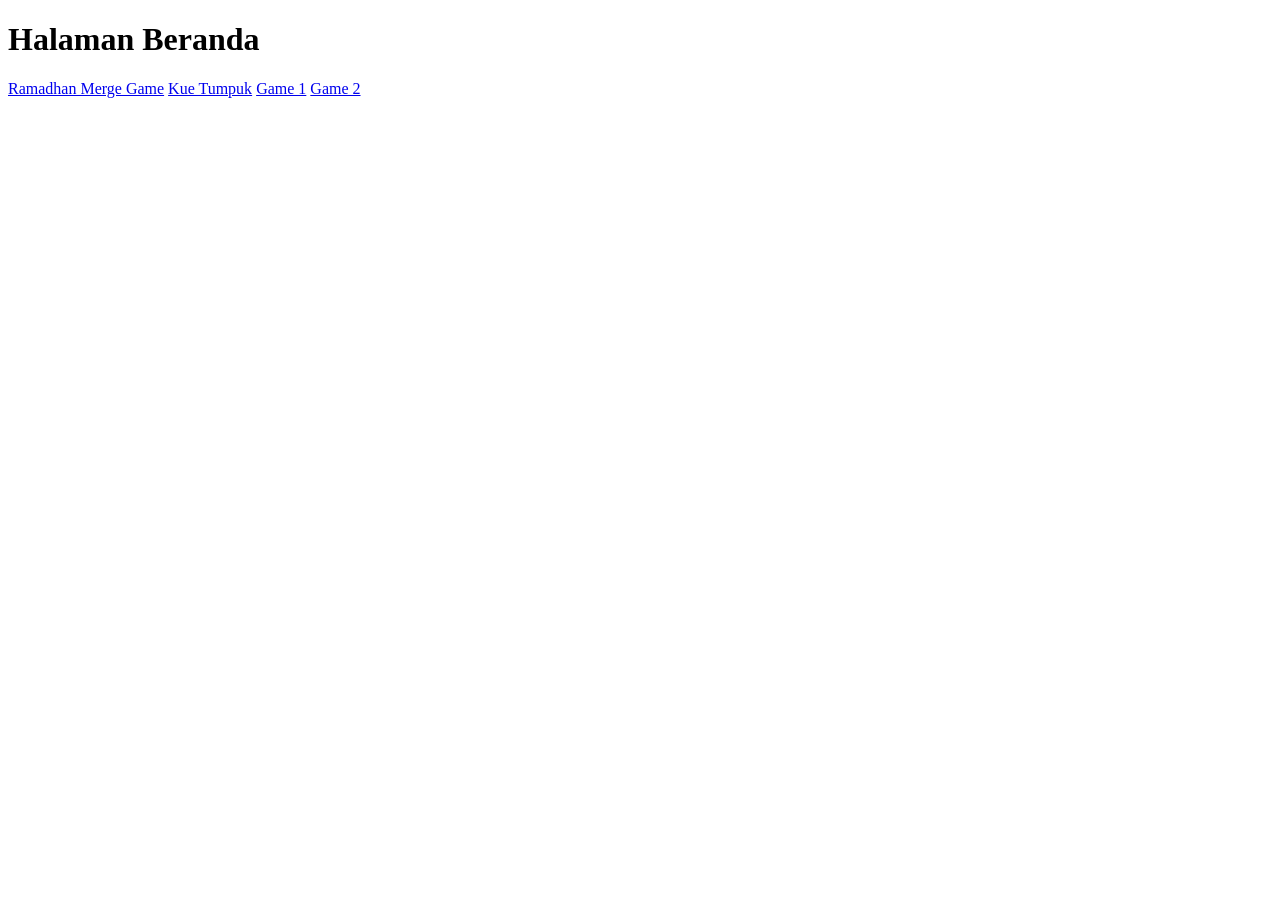
==== index.html @ d3bde586 "feat: add game kue tumpuk" ====
<!DOCTYPE html>
<html lang="en">
<head>
    <meta charset="UTF-8">
    <meta name="viewport" content="width=device-width, initial-scale=1.0">
    <title>Beranda</title>
</head>
<body>
    <h1>Halaman Beranda</h1>
    <a href="Ramadan Merge Game.html">Ramadhan Merge Game</a>
    <a href="Kue Tumpuk!.html">Kue Tumpuk</a>
    <a href="game1.html">Game 1</a>
    <a href="/game2">Game 2</a>
</body>
</html>
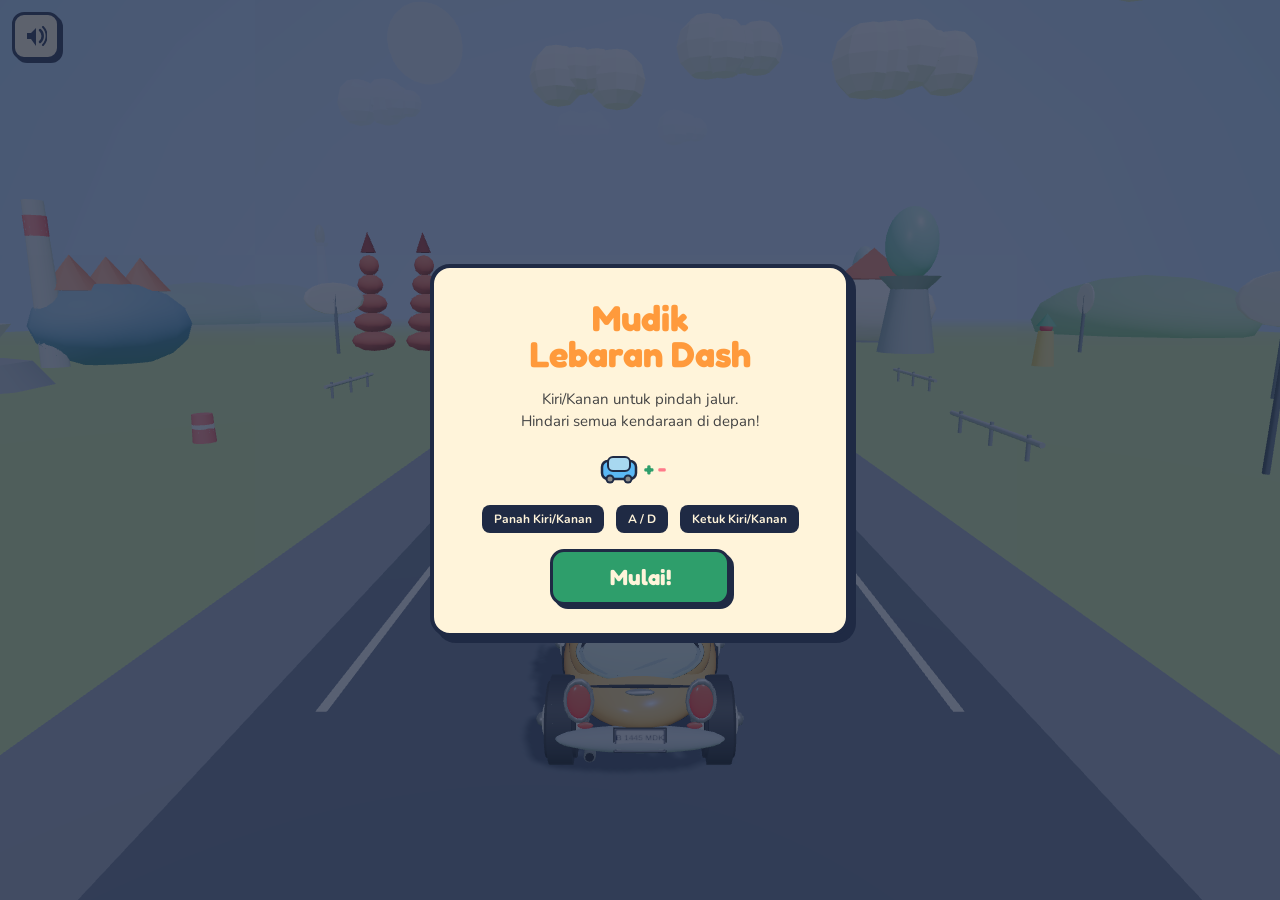
==== commit a4781111: "Merge pull request #1 from agilarrachman/dev_agil Dev agil" ====
--- a/index.html
+++ b/index.html
@@ -1,15 +1,166 @@
 <!DOCTYPE html>
-<html lang="en">
+<html lang="id">
 <head>
-    <meta charset="UTF-8">
-    <meta name="viewport" content="width=device-width, initial-scale=1.0">
-    <title>Beranda</title>
+  <meta charset="UTF-8">
+  <meta name="viewport" content="width=device-width, initial-scale=1.0, viewport-fit=cover, maximum-scale=1.0, user-scalable=no">
+  <meta name="theme-color" content="#1F2A44">
+  <title>Mudik Lebaran Dash</title>
+  <link rel="stylesheet" href="css/style.css">
 </head>
 <body>
-    <h1>Halaman Beranda</h1>
-    <a href="Ramadan Merge Game.html">Ramadhan Merge Game</a>
-    <a href="Kue Tumpuk!.html">Kue Tumpuk</a>
-    <a href="game1.html">Game 1</a>
-    <a href="/game2">Game 2</a>
+
+<canvas id="game-canvas"></canvas>
+
+<!-- Lapisan UI -->
+<div id="ui-layer">
+
+  <!-- HUD skor (saat bermain) -->
+  <div id="hud" class="hidden">
+    <div class="hud-block" id="hud-speed">
+      <span class="hud-label">Kecepatan</span>
+      <span class="hud-value">0<span class="hud-unit"> km/j</span></span>
+    </div>
+
+    <!-- Chip Kota Permanen -->
+    <div class="hud-block" id="hud-city">
+      <div class="hud-city-top">
+        <svg class="city-pin-icon" width="13" height="13" viewBox="0 0 24 24" fill="none" aria-hidden="true">
+          <path d="M12 2C8.13 2 5 5.13 5 9c0 5.25 7 13 7 13s7-7.75 7-13c0-3.87-3.13-7-7-7z" fill="#2E9E6B" stroke="#1F2A44" stroke-width="2.5"/>
+          <circle cx="12" cy="9" r="2.5" fill="#FFF4DA" stroke="#1F2A44" stroke-width="1.5"/>
+        </svg>
+        <span class="hud-city-title" id="hud-city-title">Jakarta</span>
+      </div>
+      <div class="hud-city-bar-track">
+        <div class="hud-city-bar-fill" id="hud-city-bar-fill" style="transform: scaleX(0);"></div>
+      </div>
+      <span class="hud-city-next" id="hud-city-next">5,0 km ke Cikampek</span>
+    </div>
+
+    <div class="hud-block" id="hud-dist">
+      <span class="hud-label">Jarak</span>
+      <span class="hud-value">0<span class="hud-unit"> km</span></span>
+    </div>
+    <div class="hud-block" id="hud-best">
+      <span class="hud-label">Rekor</span>
+      <span class="hud-value">0<span class="hud-unit"> km</span></span>
+    </div>
+  </div>
+
+  <!-- Tombol jeda -->
+  <button id="btn-pause" class="hidden" aria-label="Jeda">
+    <svg width="20" height="20" viewBox="0 0 20 20" fill="none" aria-hidden="true">
+      <rect x="4" y="3" width="4" height="14" rx="2" fill="#1F2A44"/>
+      <rect x="12" y="3" width="4" height="14" rx="2" fill="#1F2A44"/>
+    </svg>
+  </button>
+
+  <!-- Tombol suara -->
+  <button id="btn-sound" aria-label="Suara">
+    <svg id="icon-sound-on" width="22" height="20" viewBox="0 0 22 20" fill="none" aria-hidden="true">
+      <path d="M2 7h4l5-5v18L6 13H2V7z" fill="#1F2A44"/>
+      <path d="M15 4a8 8 0 010 12" stroke="#1F2A44" stroke-width="2.5" stroke-linecap="round" fill="none"/>
+      <path d="M18 1a13 13 0 010 18" stroke="#1F2A44" stroke-width="2" stroke-linecap="round" fill="none"/>
+    </svg>
+    <svg id="icon-sound-off" width="22" height="20" viewBox="0 0 22 20" fill="none" aria-hidden="true" class="hidden">
+      <path d="M2 7h4l5-5v18L6 13H2V7z" fill="#1F2A44"/>
+      <line x1="15" y1="5" x2="21" y2="15" stroke="#1F2A44" stroke-width="2.5" stroke-linecap="round"/>
+      <line x1="21" y1="5" x2="15" y2="15" stroke="#1F2A44" stroke-width="2.5" stroke-linecap="round"/>
+    </svg>
+  </button>
+
+  <!-- Popup Pergantian Kota -->
+  <div id="city-popup" class="city-popup-hidden" aria-live="polite">
+    <div class="city-popup-card">
+      <div class="city-popup-badge">
+        <svg width="13" height="13" viewBox="0 0 24 24" fill="none" aria-hidden="true">
+          <path d="M12 2C8.13 2 5 5.13 5 9c0 5.25 7 13 7 13s7-7.75 7-13c0-3.87-3.13-7-7-7z" fill="#FF9A3C" stroke="#1F2A44" stroke-width="2.5"/>
+          <circle cx="12" cy="9" r="2.5" fill="#FFF4DA" stroke="#1F2A44" stroke-width="1.5"/>
+        </svg>
+        <span>CHECKPOINT KOTA</span>
+      </div>
+      <div class="city-popup-title" id="city-popup-title">Jakarta</div>
+      <div class="city-popup-desc" id="city-popup-desc">Titik awal perjalanan</div>
+    </div>
+  </div>
+
+  <!-- Panel Menu -->
+  <div id="panel-menu" class="modal-overlay">
+    <div class="modal-box">
+      <div class="modal-title" style="color:#FF9A3C;">Mudik<br>Lebaran Dash</div>
+      <p class="modal-subtitle">
+        Kiri/Kanan untuk pindah jalur.<br>
+        Hindari semua kendaraan di depan!
+      </p>
+      <div style="display:flex;gap:16px;align-items:center;flex-wrap:wrap;justify-content:center;">
+        <svg width="80" height="40" viewBox="0 0 80 40" fill="none" aria-hidden="true">
+          <rect x="2" y="12" width="34" height="18" rx="6" fill="#5BB8F5" stroke="#1F2A44" stroke-width="2.5"/>
+          <rect x="8" y="8" width="22" height="14" rx="5" fill="#a8d8f0" stroke="#1F2A44" stroke-width="2"/>
+          <circle cx="10" cy="30" r="4.5" fill="#1F2A44"/><circle cx="10" cy="30" r="2.5" fill="#888"/>
+          <circle cx="28" cy="30" r="4.5" fill="#1F2A44"/><circle cx="28" cy="30" r="2.5" fill="#888"/>
+          <text x="44" y="26" font-family="Fredoka" font-size="20" fill="#2E9E6B" font-weight="700">+</text>
+          <text x="58" y="26" font-family="Fredoka" font-size="20" fill="#FF7A8A" font-weight="700">-</text>
+        </svg>
+      </div>
+      <div style="display:flex;gap:12px;flex-wrap:wrap;justify-content:center;">
+        <div style="background:#1F2A44;color:#FFF4DA;border-radius:8px;padding:6px 12px;font-size:12px;font-family:Nunito,sans-serif;font-weight:700;">Panah Kiri/Kanan</div>
+        <div style="background:#1F2A44;color:#FFF4DA;border-radius:8px;padding:6px 12px;font-size:12px;font-family:Nunito,sans-serif;font-weight:700;">A / D</div>
+        <div style="background:#1F2A44;color:#FFF4DA;border-radius:8px;padding:6px 12px;font-size:12px;font-family:Nunito,sans-serif;font-weight:700;">Ketuk Kiri/Kanan</div>
+      </div>
+      <button class="btn-primary" id="btn-start">Mulai!</button>
+    </div>
+  </div>
+
+  <!-- Panel Jeda -->
+  <div id="panel-pause" class="modal-overlay hidden">
+    <div class="modal-box">
+      <div class="modal-title">Jeda</div>
+      <button class="btn-primary" id="btn-resume">Lanjut</button>
+      <button class="btn-secondary" id="btn-restart-pause">Mulai Ulang</button>
+    </div>
+  </div>
+
+  <!-- Panel Game Over -->
+  <div id="panel-gameover" class="modal-overlay hidden">
+    <div class="modal-box">
+      <div class="modal-title" style="color:#F0525C;">Game Over</div>
+      <div class="modal-score-row">
+        <div class="score-chip">
+          <span class="label">Jarak</span>
+          <span class="value" id="go-dist">0 km</span>
+        </div>
+        <div class="score-chip">
+          <span class="label">Rekor</span>
+          <span class="value" id="go-best">0 km</span>
+        </div>
+      </div>
+      <div id="go-new-record" class="hidden" style="font-family:Fredoka,sans-serif;font-size:20px;font-weight:700;color:#FF9A3C;">
+        Rekor Baru!
+      </div>
+      <button class="btn-primary" id="btn-restart">Main Lagi!</button>
+    </div>
+  </div>
+
+</div><!-- /ui-layer -->
+
+<!-- Pesan putar layar (mobile landscape) -->
+<div id="rotate-msg">
+  <svg width="64" height="64" viewBox="0 0 64 64" fill="none" aria-hidden="true">
+    <rect x="12" y="4" width="40" height="56" rx="8" stroke="#FFF4DA" stroke-width="4"/>
+    <path d="M44 32 L20 32 M36 24 L44 32 L36 40" stroke="#FF9A3C" stroke-width="3.5" stroke-linecap="round" stroke-linejoin="round"/>
+  </svg>
+  <div>Putar layar ke mode potret<br>untuk bermain.</div>
+</div>
+
+<!-- Scripts — urutan penting -->
+<script src="js/lib/three.min.js"></script>
+<script src="js/config.js"></script>
+<script src="js/car.js"></script>
+<script src="js/world.js"></script>
+<script src="js/audio.js"></script>
+<script src="js/input.js"></script>
+<script src="js/ui.js"></script>
+<script src="js/game.js"></script>
+<script src="js/main.js"></script>
+
 </body>
-</html>+</html>
--- a/css/style.css
+++ b/css/style.css
@@ -0,0 +1,523 @@
+/* style.css — Mudik Lebaran Dash
+   Gaya stiker mainan: blok solid, outline gelap, bayangan offset keras, sudut membulat.
+   Tanpa glassmorphism, tanpa gradient ungu-biru, tanpa emoji.
+*/
+
+/* ---- Font ---- */
+@import url('https://fonts.googleapis.com/css2?family=Fredoka:wght@600;700&family=Nunito:wght@400;600;700&display=swap');
+
+/* ---- Reset ---- */
+*, *::before, *::after {
+  box-sizing: border-box;
+  margin: 0;
+  padding: 0;
+  -webkit-tap-highlight-color: transparent;
+}
+
+html, body {
+  width: 100%;
+  height: 100%;
+  overflow: hidden;
+  background: #1F2A44;
+  font-family: 'Nunito', system-ui, sans-serif;
+  touch-action: none;
+  user-select: none;
+  -webkit-user-select: none;
+}
+
+/* ---- Canvas ---- */
+#game-canvas {
+  display: block;
+  position: fixed;
+  top: 0; left: 0;
+  width: 100%; height: 100%;
+}
+
+/* ---- Lapisan UI ---- */
+#ui-layer {
+  position: fixed;
+  top: 0; left: 0;
+  width: 100%; height: 100%;
+  pointer-events: none;
+  z-index: 10;
+}
+
+/* ---- HUD ---- */
+#hud {
+  position: absolute;
+  top: 0; left: 50%;
+  transform: translateX(-50%);
+  width: 100%;
+  max-width: 580px;
+  padding: 12px 64px 0 64px;
+  display: flex;
+  justify-content: center;
+  align-items: flex-start;
+  gap: 8px;
+  pointer-events: none;
+}
+
+.hud-block {
+  background: #FFF4DA;
+  border: 3px solid #1F2A44;
+  border-radius: 12px;
+  box-shadow: 3px 3px 0 #1F2A44;
+  padding: 6px 14px 4px;
+  min-width: 75px;
+  text-align: center;
+  pointer-events: none;
+}
+
+.hud-label {
+  font-family: 'Nunito', sans-serif;
+  font-size: 11px;
+  font-weight: 700;
+  color: #1F2A44;
+  letter-spacing: 0.5px;
+  text-transform: uppercase;
+  line-height: 1;
+  display: block;
+}
+
+.hud-value {
+  font-family: 'Fredoka', sans-serif;
+  font-size: 26px;
+  font-weight: 700;
+  color: #1F2A44;
+  line-height: 1.1;
+  display: inline-flex;
+  align-items: baseline;
+  white-space: nowrap;
+}
+
+.hud-unit {
+  font-size: 11px;
+  font-weight: 600;
+  color: #666;
+}
+
+#hud-speed .hud-value { color: #FF9A3C; }
+#hud-dist .hud-value  { color: #2E9E6B; }
+#hud-best .hud-value  { color: #A98BF0; }
+
+/* ---- Chip Kota Permanen di HUD ---- */
+#hud-city {
+  min-width: 130px;
+  max-width: 175px;
+  padding: 5px 10px 4px;
+}
+
+.hud-city-top {
+  display: flex;
+  align-items: center;
+  justify-content: center;
+  gap: 4px;
+  line-height: 1;
+}
+
+.city-pin-icon {
+  flex-shrink: 0;
+}
+
+.hud-city-title {
+  font-family: 'Fredoka', sans-serif;
+  font-size: 17px;
+  font-weight: 700;
+  color: #1F2A44;
+  white-space: nowrap;
+  overflow: hidden;
+  text-overflow: ellipsis;
+  transition: transform 0.2s ease, opacity 0.2s ease;
+}
+
+.hud-city-bar-track {
+  width: 100%;
+  height: 8px;
+  background: #E8DEC8;
+  border: 1.5px solid #1F2A44;
+  border-radius: 4px;
+  margin: 3px 0 2px;
+  overflow: hidden;
+}
+
+.hud-city-bar-fill {
+  height: 100%;
+  background: linear-gradient(90deg, #2E9E6B, #4EBF8A);
+  border: 1.5px solid #1A6B44;
+  border-radius: 2px;
+  transform-origin: left center;
+  transition: transform 0.1s linear;
+}
+
+.hud-city-next {
+  font-family: 'Nunito', sans-serif;
+  font-size: 10px;
+  font-weight: 700;
+  color: #555555;
+  white-space: nowrap;
+  display: block;
+  line-height: 1.1;
+}
+
+/* ---- Tombol jeda (pojok kanan atas) ---- */
+#btn-pause {
+  position: absolute;
+  top: 12px; right: 12px;
+  width: 48px; height: 48px;
+  background: #FFF4DA;
+  border: 3px solid #1F2A44;
+  border-radius: 12px;
+  box-shadow: 3px 3px 0 #1F2A44;
+  display: flex; align-items: center; justify-content: center;
+  cursor: pointer;
+  pointer-events: all;
+  transition: transform 0.08s ease, box-shadow 0.08s ease;
+}
+
+#btn-pause:active {
+  transform: translate(2px, 2px);
+  box-shadow: 1px 1px 0 #1F2A44;
+}
+
+/* ---- Tombol suara (pojok kiri atas) ---- */
+#btn-sound {
+  position: absolute;
+  top: 12px; left: 12px;
+  width: 48px; height: 48px;
+  background: #FFF4DA;
+  border: 3px solid #1F2A44;
+  border-radius: 12px;
+  box-shadow: 3px 3px 0 #1F2A44;
+  display: flex; align-items: center; justify-content: center;
+  cursor: pointer;
+  pointer-events: all;
+  transition: transform 0.08s ease, box-shadow 0.08s ease;
+}
+
+#btn-sound:active {
+  transform: translate(2px, 2px);
+  box-shadow: 1px 1px 0 #1F2A44;
+}
+
+/* ---- Panel modal (menu, jeda, game over) ---- */
+.modal-overlay {
+  position: absolute;
+  inset: 0;
+  background: rgba(31, 42, 68, 0.72);
+  display: flex;
+  align-items: center;
+  justify-content: center;
+  pointer-events: all;
+}
+
+.modal-box {
+  background: #FFF4DA;
+  border: 4px solid #1F2A44;
+  border-radius: 20px;
+  box-shadow: 6px 6px 0 #1F2A44;
+  padding: 32px 28px 28px;
+  max-width: 420px;
+  width: calc(100% - 48px);
+  text-align: center;
+  display: flex;
+  flex-direction: column;
+  align-items: center;
+  gap: 16px;
+  animation: modal-pop 0.3s cubic-bezier(0.34, 1.56, 0.64, 1) both;
+}
+
+@keyframes modal-pop {
+  from { transform: scale(0.6); opacity: 0; }
+  to   { transform: scale(1);   opacity: 1; }
+}
+
+.modal-title {
+  font-family: 'Fredoka', sans-serif;
+  font-size: 36px;
+  font-weight: 700;
+  color: #1F2A44;
+  line-height: 1;
+}
+
+.modal-subtitle {
+  font-family: 'Nunito', sans-serif;
+  font-size: 15px;
+  color: #444;
+  line-height: 1.5;
+}
+
+.modal-score-row {
+  display: flex;
+  gap: 16px;
+  justify-content: center;
+  flex-wrap: wrap;
+}
+
+.score-chip {
+  background: #FFF4DA;
+  border: 3px solid #1F2A44;
+  border-radius: 12px;
+  box-shadow: 3px 3px 0 #1F2A44;
+  padding: 8px 18px;
+  min-width: 110px;
+}
+
+.score-chip .label {
+  font-size: 11px;
+  font-weight: 700;
+  color: #666;
+  text-transform: uppercase;
+  letter-spacing: 0.5px;
+  display: block;
+}
+
+.score-chip .value {
+  font-family: 'Fredoka', sans-serif;
+  font-size: 26px;
+  font-weight: 700;
+  color: #1F2A44;
+  display: block;
+}
+
+/* ---- Tombol utama ---- */
+.btn-primary {
+  font-family: 'Fredoka', sans-serif;
+  font-size: 22px;
+  font-weight: 700;
+  color: #FFF4DA;
+  background: #2E9E6B;
+  border: 3px solid #1F2A44;
+  border-radius: 14px;
+  box-shadow: 4px 4px 0 #1F2A44;
+  padding: 12px 36px;
+  cursor: pointer;
+  min-width: 180px;
+  min-height: 52px;
+  transition: transform 0.08s cubic-bezier(0.34, 1.56, 0.64, 1),
+              box-shadow 0.08s ease;
+  pointer-events: all;
+}
+
+.btn-primary:hover {
+  transform: translateY(-2px);
+  box-shadow: 4px 6px 0 #1F2A44;
+}
+
+.btn-primary:active {
+  transform: translate(2px, 2px) scale(0.96);
+  box-shadow: 2px 2px 0 #1F2A44;
+}
+
+.btn-secondary {
+  font-family: 'Fredoka', sans-serif;
+  font-size: 18px;
+  font-weight: 600;
+  color: #1F2A44;
+  background: #FFF4DA;
+  border: 3px solid #1F2A44;
+  border-radius: 12px;
+  box-shadow: 3px 3px 0 #1F2A44;
+  padding: 10px 24px;
+  cursor: pointer;
+  min-height: 44px;
+  transition: transform 0.08s cubic-bezier(0.34, 1.56, 0.64, 1),
+              box-shadow 0.08s ease;
+  pointer-events: all;
+}
+
+.btn-secondary:active {
+  transform: translate(2px, 2px);
+  box-shadow: 1px 1px 0 #1F2A44;
+}
+
+/* ---- Popup Pergantian Kota ---- */
+#city-popup {
+  position: absolute;
+  top: 86px;
+  left: 50%;
+  transform: translateX(-50%);
+  pointer-events: none;
+  z-index: 15;
+}
+
+.city-popup-hidden {
+  display: none !important;
+}
+
+.city-popup-card {
+  background: #FFF4DA;
+  border: 4px solid #1F2A44;
+  border-radius: 18px;
+  box-shadow: 5px 5px 0 #1F2A44;
+  padding: 10px 24px 12px;
+  text-align: center;
+  min-width: 240px;
+  max-width: 85vw;
+}
+
+.city-popup-badge {
+  display: inline-flex;
+  align-items: center;
+  gap: 5px;
+  background: #FFE8B8;
+  border: 2px solid #1F2A44;
+  border-radius: 8px;
+  padding: 2px 8px;
+  font-family: 'Nunito', sans-serif;
+  font-size: 10px;
+  font-weight: 800;
+  color: #1F2A44;
+  letter-spacing: 0.5px;
+  margin-bottom: 3px;
+}
+
+.city-popup-title {
+  font-family: 'Fredoka', sans-serif;
+  font-size: 28px;
+  font-weight: 700;
+  color: #1F2A44;
+  line-height: 1.1;
+  margin: 2px 0 3px;
+}
+
+.city-popup-desc {
+  font-family: 'Nunito', sans-serif;
+  font-size: 13px;
+  font-weight: 700;
+  color: #4A5160;
+  line-height: 1.2;
+}
+
+.city-popup-enter {
+  animation: popup-spring-enter 0.5s cubic-bezier(0.34, 1.56, 0.64, 1) forwards;
+}
+
+.city-popup-exit {
+  animation: popup-smooth-exit 0.4s ease forwards;
+}
+
+@keyframes popup-spring-enter {
+  0%   { opacity: 0; transform: translateY(-24px) scale(0.75); }
+  100% { opacity: 1; transform: translateY(0) scale(1); }
+}
+
+@keyframes popup-smooth-exit {
+  0%   { opacity: 1; transform: translateY(0) scale(1); }
+  100% { opacity: 0; transform: translateY(-20px) scale(0.9); }
+}
+
+/* Responsif Mobile untuk HUD & Chip Kota */
+@media (max-width: 480px) {
+  #hud {
+    padding: 8px 52px 0 52px;
+    gap: 4px;
+    max-width: 100%;
+  }
+  .hud-block {
+    padding: 4px 6px 3px;
+    min-width: 52px;
+  }
+  .hud-value {
+    font-size: 18px;
+  }
+  .hud-label {
+    font-size: 8.5px;
+  }
+  #hud-city {
+    min-width: 100px;
+    max-width: 130px;
+    padding: 3px 6px 3px;
+  }
+  .hud-city-title {
+    font-size: 13px;
+  }
+  .hud-city-next {
+    font-size: 8.5px;
+  }
+  #btn-pause, #btn-sound {
+    width: 40px;
+    height: 40px;
+    top: 8px;
+  }
+  #btn-pause { right: 8px; }
+  #btn-sound { left: 8px; }
+  #city-popup {
+    top: 72px;
+  }
+  .city-popup-title {
+    font-size: 22px;
+  }
+  .city-popup-desc {
+    font-size: 11px;
+  }
+}
+
+/* ---- Pesan putar layar (mobile landscape) ---- */
+#rotate-msg {
+  display: none;
+  position: fixed;
+  inset: 0;
+  background: #1F2A44;
+  color: #FFF4DA;
+  font-family: 'Fredoka', sans-serif;
+  font-size: 22px;
+  align-items: center;
+  justify-content: center;
+  flex-direction: column;
+  gap: 16px;
+  z-index: 100;
+  text-align: center;
+  padding: 24px;
+}
+
+@media (pointer: coarse) and (orientation: landscape) {
+  #rotate-msg { display: flex; }
+}
+
+/* ---- Safe area ---- */
+@supports (padding: env(safe-area-inset-top)) {
+  #hud { padding-top: calc(12px + env(safe-area-inset-top)); }
+  #btn-pause { top: calc(12px + env(safe-area-inset-top)); right: calc(12px + env(safe-area-inset-right)); }
+  #btn-sound { top: calc(12px + env(safe-area-inset-top)); left: calc(12px + env(safe-area-inset-left)); }
+}
+
+/* ---- Preview mode ---- */
+#preview-bar {
+  position: fixed;
+  bottom: 0; left: 0; right: 0;
+  background: #FFF4DA;
+  border-top: 3px solid #1F2A44;
+  padding: 12px 20px;
+  font-family: 'Nunito', sans-serif;
+  font-size: 13px;
+  color: #1F2A44;
+  font-weight: 700;
+  display: flex;
+  gap: 12px;
+  align-items: center;
+  flex-wrap: wrap;
+  pointer-events: all;
+  z-index: 20;
+}
+
+#preview-bar span {
+  padding: 4px 10px;
+  background: #1F2A44;
+  color: #FFF4DA;
+  border-radius: 6px;
+  font-size: 11px;
+}
+
+/* ---- Rekor baru highlight ---- */
+.new-record {
+  color: #FF9A3C !important;
+  animation: record-pulse 0.5s ease infinite alternate;
+}
+
+@keyframes record-pulse {
+  from { transform: scale(1); }
+  to   { transform: scale(1.06); }
+}
+
+/* ---- Hidden helper ---- */
+.hidden { display: none !important; }
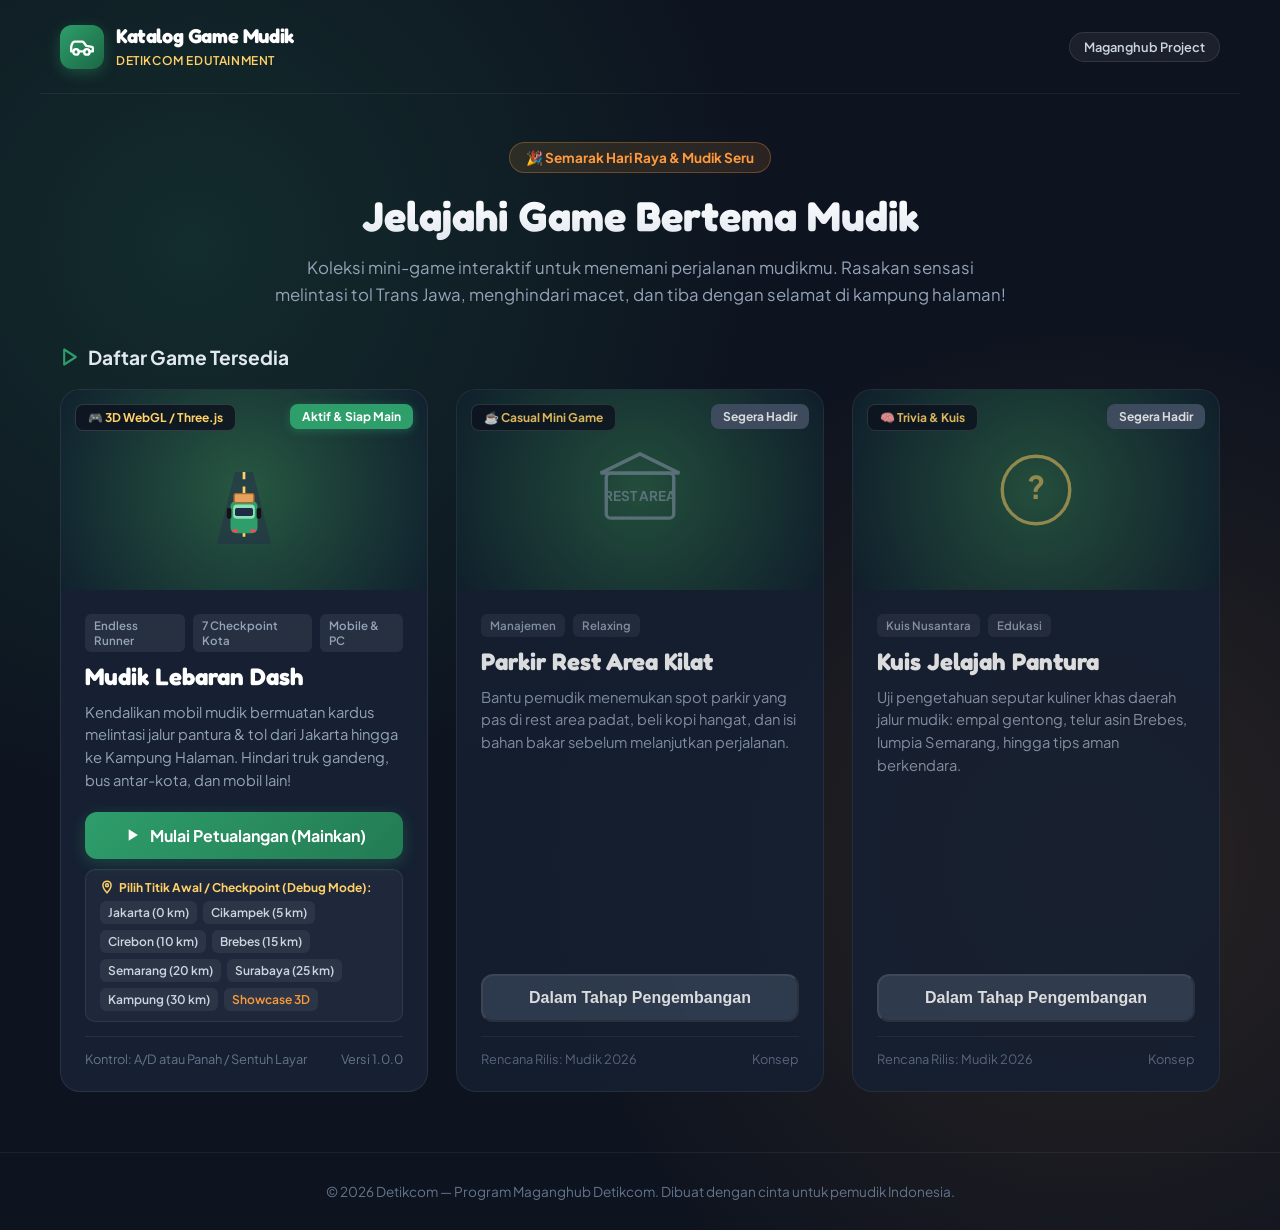
==== commit a5161cf7: "refactor: restructure project into subdirectory and update implementation details" ====
--- a/index.html
+++ b/index.html
@@ -1,166 +1,592 @@
 <!DOCTYPE html>
 <html lang="id">
+
 <head>
   <meta charset="UTF-8">
-  <meta name="viewport" content="width=device-width, initial-scale=1.0, viewport-fit=cover, maximum-scale=1.0, user-scalable=no">
-  <meta name="theme-color" content="#1F2A44">
-  <title>Mudik Lebaran Dash</title>
-  <link rel="stylesheet" href="css/style.css">
+  <meta name="viewport" content="width=device-width, initial-scale=1.0">
+  <title>Katalog Game Mudik Lebaran | Detikcom</title>
+  <link rel="preconnect" href="https://fonts.googleapis.com">
+  <link rel="preconnect" href="https://fonts.gstatic.com" crossorigin>
+  <link
+    href="https://fonts.googleapis.com/css2?family=Fredoka:wght@600;700&family=Plus+Jakarta+Sans:wght@400;500;600;700;800&display=swap"
+    rel="stylesheet">
+
+  <style>
+    :root {
+      --bg-dark: #0d131f;
+      --card-bg: #162032;
+      --card-border: rgba(255, 255, 255, 0.08);
+      --primary-green: #2E9E6B;
+      --accent-gold: #FFD166;
+      --accent-orange: #FF9A3C;
+      --text-main: #FFFFFF;
+      --text-muted: #94A3B8;
+      --font-body: 'Plus Jakarta Sans', -apple-system, BlinkMacSystemFont, sans-serif;
+      --font-heading: 'Fredoka', 'Plus Jakarta Sans', sans-serif;
+    }
+
+    * {
+      box-sizing: border-box;
+      margin: 0;
+      padding: 0;
+    }
+
+    body {
+      background-color: var(--bg-dark);
+      background-image:
+        radial-gradient(circle at 15% 20%, rgba(46, 158, 107, 0.18) 0%, transparent 40%),
+        radial-gradient(circle at 85% 70%, rgba(255, 154, 60, 0.12) 0%, transparent 40%);
+      color: var(--text-main);
+      font-family: var(--font-body);
+      min-height: 100vh;
+      display: flex;
+      flex-direction: column;
+    }
+
+    /* Header */
+    header {
+      padding: 24px 20px;
+      display: flex;
+      align-items: center;
+      justify-content: space-between;
+      max-width: 1200px;
+      width: 100%;
+      margin: 0 auto;
+      border-bottom: 1px solid rgba(255, 255, 255, 0.06);
+    }
+
+    .brand {
+      display: flex;
+      align-items: center;
+      gap: 12px;
+      text-decoration: none;
+    }
+
+    .brand-icon {
+      width: 44px;
+      height: 44px;
+      background: linear-gradient(135deg, var(--primary-green), #1b6844);
+      border-radius: 12px;
+      display: flex;
+      align-items: center;
+      justify-content: center;
+      box-shadow: 0 4px 14px rgba(46, 158, 107, 0.35);
+    }
+
+    .brand-text h1 {
+      font-family: var(--font-heading);
+      font-size: 1.25rem;
+      color: #fff;
+      letter-spacing: -0.02em;
+    }
+
+    .brand-text span {
+      font-size: 0.75rem;
+      color: var(--accent-gold);
+      font-weight: 600;
+      text-transform: uppercase;
+      letter-spacing: 0.05em;
+    }
+
+    .badge-hub {
+      background: rgba(255, 255, 255, 0.06);
+      border: 1px solid rgba(255, 255, 255, 0.1);
+      padding: 6px 14px;
+      border-radius: 999px;
+      font-size: 0.8rem;
+      font-weight: 600;
+      color: #cbd5e1;
+    }
+
+    /* Hero */
+    .hero {
+      text-align: center;
+      max-width: 780px;
+      margin: 48px auto 36px;
+      padding: 0 20px;
+    }
+
+    .hero-badge {
+      display: inline-flex;
+      align-items: center;
+      gap: 6px;
+      background: rgba(255, 154, 60, 0.12);
+      border: 1px solid rgba(255, 154, 60, 0.3);
+      color: var(--accent-orange);
+      font-size: 0.85rem;
+      font-weight: 700;
+      padding: 6px 16px;
+      border-radius: 999px;
+      margin-bottom: 18px;
+    }
+
+    .hero h2 {
+      font-family: var(--font-heading);
+      font-size: 2.6rem;
+      line-height: 1.2;
+      margin-bottom: 14px;
+      background: linear-gradient(180deg, #FFFFFF 0%, #E2E8F0 100%);
+      -webkit-background-clip: text;
+      -webkit-text-fill-color: transparent;
+    }
+
+    .hero p {
+      font-size: 1.05rem;
+      color: var(--text-muted);
+      line-height: 1.6;
+    }
+
+    /* Container & Grid */
+    main {
+      max-width: 1200px;
+      width: 100%;
+      margin: 0 auto;
+      padding: 0 20px 60px;
+      flex: 1;
+    }
+
+    .section-title {
+      font-size: 1.2rem;
+      font-weight: 700;
+      margin-bottom: 20px;
+      display: flex;
+      align-items: center;
+      gap: 8px;
+      color: #E2E8F0;
+    }
+
+    .games-grid {
+      display: grid;
+      grid-template-columns: repeat(auto-fit, minmax(320px, 1fr));
+      gap: 28px;
+    }
+
+    /* Game Card */
+    .game-card {
+      background: var(--card-bg);
+      border: 1px solid var(--card-border);
+      border-radius: 20px;
+      overflow: hidden;
+      display: flex;
+      flex-direction: column;
+      transition: transform 0.25s ease, box-shadow 0.25s ease, border-color 0.25s ease;
+      position: relative;
+    }
+
+    .game-card:hover {
+      transform: translateY(-6px);
+      box-shadow: 0 18px 36px rgba(0, 0, 0, 0.45);
+      border-color: rgba(46, 158, 107, 0.45);
+    }
+
+    .card-banner {
+      height: 200px;
+      background: linear-gradient(135deg, #1b382b, #11263c);
+      position: relative;
+      display: flex;
+      align-items: center;
+      justify-content: center;
+      overflow: hidden;
+    }
+
+    .banner-graphic {
+      width: 100%;
+      height: 100%;
+      display: flex;
+      align-items: center;
+      justify-content: center;
+      background: radial-gradient(circle at center, #275841 0%, #10212e 100%);
+    }
+
+    .banner-badge {
+      position: absolute;
+      top: 14px;
+      left: 14px;
+      background: rgba(13, 19, 31, 0.85);
+      backdrop-filter: blur(8px);
+      border: 1px solid rgba(255, 255, 255, 0.15);
+      color: var(--accent-gold);
+      font-size: 0.75rem;
+      font-weight: 700;
+      padding: 5px 12px;
+      border-radius: 8px;
+    }
+
+    .status-badge {
+      position: absolute;
+      top: 14px;
+      right: 14px;
+      background: #2E9E6B;
+      color: #fff;
+      font-size: 0.75rem;
+      font-weight: 700;
+      padding: 5px 12px;
+      border-radius: 8px;
+      box-shadow: 0 2px 8px rgba(46, 158, 107, 0.4);
+    }
+
+    .status-badge.soon {
+      background: #475569;
+      box-shadow: none;
+    }
+
+    .card-body {
+      padding: 24px;
+      display: flex;
+      flex-direction: column;
+      flex: 1;
+    }
+
+    .game-meta {
+      display: flex;
+      gap: 8px;
+      margin-bottom: 10px;
+    }
+
+    .tag {
+      font-size: 0.72rem;
+      font-weight: 600;
+      padding: 4px 9px;
+      border-radius: 6px;
+      background: rgba(255, 255, 255, 0.07);
+      color: #94a3b8;
+    }
+
+    .game-title {
+      font-family: var(--font-heading);
+      font-size: 1.5rem;
+      margin-bottom: 10px;
+      color: #fff;
+    }
+
+    .game-desc {
+      font-size: 0.92rem;
+      color: var(--text-muted);
+      line-height: 1.55;
+      margin-bottom: 20px;
+      flex: 1;
+    }
+
+    .card-actions {
+      display: flex;
+      flex-direction: column;
+      gap: 10px;
+      margin-top: auto;
+    }
+
+    .btn-play {
+      display: flex;
+      align-items: center;
+      justify-content: center;
+      gap: 8px;
+      background: linear-gradient(135deg, #2E9E6B, #237b53);
+      color: #fff;
+      font-size: 1rem;
+      font-weight: 700;
+      padding: 13px 20px;
+      border-radius: 12px;
+      text-decoration: none;
+      transition: all 0.2s ease;
+      box-shadow: 0 4px 15px rgba(46, 158, 107, 0.3);
+    }
+
+    .btn-play:hover {
+      background: linear-gradient(135deg, #37b77d, #2a9263);
+      box-shadow: 0 6px 20px rgba(46, 158, 107, 0.45);
+      transform: scale(1.01);
+    }
+
+    .quick-start {
+      background: rgba(255, 255, 255, 0.04);
+      border: 1px solid rgba(255, 255, 255, 0.08);
+      border-radius: 10px;
+      padding: 10px 14px;
+    }
+
+    .quick-start-title {
+      font-size: 0.75rem;
+      font-weight: 700;
+      color: var(--accent-gold);
+      margin-bottom: 6px;
+      display: flex;
+      align-items: center;
+      gap: 5px;
+    }
+
+    .city-pills {
+      display: flex;
+      flex-wrap: wrap;
+      gap: 6px;
+    }
+
+    .city-pill {
+      font-size: 0.75rem;
+      font-weight: 600;
+      color: #cbd5e1;
+      text-decoration: none;
+      background: rgba(255, 255, 255, 0.06);
+      padding: 4px 8px;
+      border-radius: 6px;
+      transition: all 0.15s ease;
+    }
+
+    .city-pill:hover {
+      background: rgba(46, 158, 107, 0.3);
+      color: #fff;
+      border-color: rgba(46, 158, 107, 0.5);
+    }
+
+    /* Modal / Info Drawer */
+    .card-footer-info {
+      display: flex;
+      justify-content: space-between;
+      align-items: center;
+      margin-top: 14px;
+      padding-top: 14px;
+      border-top: 1px solid rgba(255, 255, 255, 0.07);
+      font-size: 0.8rem;
+      color: #64748b;
+    }
+
+    footer {
+      text-align: center;
+      padding: 30px 20px;
+      border-top: 1px solid rgba(255, 255, 255, 0.06);
+      font-size: 0.85rem;
+      color: #64748b;
+    }
+
+    @media (max-width: 640px) {
+      .hero h2 {
+        font-size: 2rem;
+      }
+
+      .brand-text h1 {
+        font-size: 1.1rem;
+      }
+    }
+  </style>
 </head>
+
 <body>
 
-<canvas id="game-canvas"></canvas>
-
-<!-- Lapisan UI -->
-<div id="ui-layer">
-
-  <!-- HUD skor (saat bermain) -->
-  <div id="hud" class="hidden">
-    <div class="hud-block" id="hud-speed">
-      <span class="hud-label">Kecepatan</span>
-      <span class="hud-value">0<span class="hud-unit"> km/j</span></span>
-    </div>
-
-    <!-- Chip Kota Permanen -->
-    <div class="hud-block" id="hud-city">
-      <div class="hud-city-top">
-        <svg class="city-pin-icon" width="13" height="13" viewBox="0 0 24 24" fill="none" aria-hidden="true">
-          <path d="M12 2C8.13 2 5 5.13 5 9c0 5.25 7 13 7 13s7-7.75 7-13c0-3.87-3.13-7-7-7z" fill="#2E9E6B" stroke="#1F2A44" stroke-width="2.5"/>
-          <circle cx="12" cy="9" r="2.5" fill="#FFF4DA" stroke="#1F2A44" stroke-width="1.5"/>
-        </svg>
-        <span class="hud-city-title" id="hud-city-title">Jakarta</span>
-      </div>
-      <div class="hud-city-bar-track">
-        <div class="hud-city-bar-fill" id="hud-city-bar-fill" style="transform: scaleX(0);"></div>
-      </div>
-      <span class="hud-city-next" id="hud-city-next">5,0 km ke Cikampek</span>
-    </div>
-
-    <div class="hud-block" id="hud-dist">
-      <span class="hud-label">Jarak</span>
-      <span class="hud-value">0<span class="hud-unit"> km</span></span>
-    </div>
-    <div class="hud-block" id="hud-best">
-      <span class="hud-label">Rekor</span>
-      <span class="hud-value">0<span class="hud-unit"> km</span></span>
-    </div>
-  </div>
-
-  <!-- Tombol jeda -->
-  <button id="btn-pause" class="hidden" aria-label="Jeda">
-    <svg width="20" height="20" viewBox="0 0 20 20" fill="none" aria-hidden="true">
-      <rect x="4" y="3" width="4" height="14" rx="2" fill="#1F2A44"/>
-      <rect x="12" y="3" width="4" height="14" rx="2" fill="#1F2A44"/>
-    </svg>
-  </button>
-
-  <!-- Tombol suara -->
-  <button id="btn-sound" aria-label="Suara">
-    <svg id="icon-sound-on" width="22" height="20" viewBox="0 0 22 20" fill="none" aria-hidden="true">
-      <path d="M2 7h4l5-5v18L6 13H2V7z" fill="#1F2A44"/>
-      <path d="M15 4a8 8 0 010 12" stroke="#1F2A44" stroke-width="2.5" stroke-linecap="round" fill="none"/>
-      <path d="M18 1a13 13 0 010 18" stroke="#1F2A44" stroke-width="2" stroke-linecap="round" fill="none"/>
-    </svg>
-    <svg id="icon-sound-off" width="22" height="20" viewBox="0 0 22 20" fill="none" aria-hidden="true" class="hidden">
-      <path d="M2 7h4l5-5v18L6 13H2V7z" fill="#1F2A44"/>
-      <line x1="15" y1="5" x2="21" y2="15" stroke="#1F2A44" stroke-width="2.5" stroke-linecap="round"/>
-      <line x1="21" y1="5" x2="15" y2="15" stroke="#1F2A44" stroke-width="2.5" stroke-linecap="round"/>
-    </svg>
-  </button>
-
-  <!-- Popup Pergantian Kota -->
-  <div id="city-popup" class="city-popup-hidden" aria-live="polite">
-    <div class="city-popup-card">
-      <div class="city-popup-badge">
-        <svg width="13" height="13" viewBox="0 0 24 24" fill="none" aria-hidden="true">
-          <path d="M12 2C8.13 2 5 5.13 5 9c0 5.25 7 13 7 13s7-7.75 7-13c0-3.87-3.13-7-7-7z" fill="#FF9A3C" stroke="#1F2A44" stroke-width="2.5"/>
-          <circle cx="12" cy="9" r="2.5" fill="#FFF4DA" stroke="#1F2A44" stroke-width="1.5"/>
-        </svg>
-        <span>CHECKPOINT KOTA</span>
-      </div>
-      <div class="city-popup-title" id="city-popup-title">Jakarta</div>
-      <div class="city-popup-desc" id="city-popup-desc">Titik awal perjalanan</div>
-    </div>
-  </div>
-
-  <!-- Panel Menu -->
-  <div id="panel-menu" class="modal-overlay">
-    <div class="modal-box">
-      <div class="modal-title" style="color:#FF9A3C;">Mudik<br>Lebaran Dash</div>
-      <p class="modal-subtitle">
-        Kiri/Kanan untuk pindah jalur.<br>
-        Hindari semua kendaraan di depan!
-      </p>
-      <div style="display:flex;gap:16px;align-items:center;flex-wrap:wrap;justify-content:center;">
-        <svg width="80" height="40" viewBox="0 0 80 40" fill="none" aria-hidden="true">
-          <rect x="2" y="12" width="34" height="18" rx="6" fill="#5BB8F5" stroke="#1F2A44" stroke-width="2.5"/>
-          <rect x="8" y="8" width="22" height="14" rx="5" fill="#a8d8f0" stroke="#1F2A44" stroke-width="2"/>
-          <circle cx="10" cy="30" r="4.5" fill="#1F2A44"/><circle cx="10" cy="30" r="2.5" fill="#888"/>
-          <circle cx="28" cy="30" r="4.5" fill="#1F2A44"/><circle cx="28" cy="30" r="2.5" fill="#888"/>
-          <text x="44" y="26" font-family="Fredoka" font-size="20" fill="#2E9E6B" font-weight="700">+</text>
-          <text x="58" y="26" font-family="Fredoka" font-size="20" fill="#FF7A8A" font-weight="700">-</text>
+  <!-- Header -->
+  <header>
+    <a href="./" class="brand">
+      <div class="brand-icon">
+        <svg width="26" height="26" viewBox="0 0 24 24" fill="none" stroke="#FFFFFF" stroke-width="2.2"
+          stroke-linecap="round" stroke-linejoin="round">
+          <path
+            d="M14 16H9m10 0h3v-3.15a1 1 0 0 0-.84-.99L16 11l-2.7-3.6a1 1 0 0 0-.8-.4H5.24a2 2 0 0 0-1.8 1.1l-.8 1.63A6 6 0 0 0 2 12.42V16h2" />
+          <circle cx="6.5" cy="16.5" r="2.5" />
+          <circle cx="16.5" cy="16.5" r="2.5" />
         </svg>
       </div>
-      <div style="display:flex;gap:12px;flex-wrap:wrap;justify-content:center;">
-        <div style="background:#1F2A44;color:#FFF4DA;border-radius:8px;padding:6px 12px;font-size:12px;font-family:Nunito,sans-serif;font-weight:700;">Panah Kiri/Kanan</div>
-        <div style="background:#1F2A44;color:#FFF4DA;border-radius:8px;padding:6px 12px;font-size:12px;font-family:Nunito,sans-serif;font-weight:700;">A / D</div>
-        <div style="background:#1F2A44;color:#FFF4DA;border-radius:8px;padding:6px 12px;font-size:12px;font-family:Nunito,sans-serif;font-weight:700;">Ketuk Kiri/Kanan</div>
+      <div class="brand-text">
+        <h1>Katalog Game Mudik</h1>
+        <span>Detikcom Edutainment</span>
       </div>
-      <button class="btn-primary" id="btn-start">Mulai!</button>
+    </a>
+    <div class="badge-hub">
+      Maganghub Project
     </div>
-  </div>
-
-  <!-- Panel Jeda -->
-  <div id="panel-pause" class="modal-overlay hidden">
-    <div class="modal-box">
-      <div class="modal-title">Jeda</div>
-      <button class="btn-primary" id="btn-resume">Lanjut</button>
-      <button class="btn-secondary" id="btn-restart-pause">Mulai Ulang</button>
+  </header>
+
+  <!-- Hero Section -->
+  <section class="hero">
+    <div class="hero-badge">
+      🎉 Semarak Hari Raya & Mudik Seru
     </div>
-  </div>
-
-  <!-- Panel Game Over -->
-  <div id="panel-gameover" class="modal-overlay hidden">
-    <div class="modal-box">
-      <div class="modal-title" style="color:#F0525C;">Game Over</div>
-      <div class="modal-score-row">
-        <div class="score-chip">
-          <span class="label">Jarak</span>
-          <span class="value" id="go-dist">0 km</span>
+    <h2>Jelajahi Game Bertema Mudik</h2>
+    <p>
+      Koleksi mini-game interaktif untuk menemani perjalanan mudikmu. Rasakan sensasi melintasi tol Trans Jawa,
+      menghindari macet, dan tiba dengan selamat di kampung halaman!
+    </p>
+  </section>
+
+  <!-- Main Content -->
+  <main>
+    <div class="section-title">
+      <svg width="20" height="20" viewBox="0 0 24 24" fill="none" stroke="#2E9E6B" stroke-width="2.5"
+        stroke-linecap="round" stroke-linejoin="round">
+        <polygon points="5 3 19 12 5 21 5 3"></polygon>
+      </svg>
+      Daftar Game Tersedia
+    </div>
+
+    <div class="games-grid">
+
+      <!-- Card 1: Mudik Lebaran Dash (Active) -->
+      <div class="game-card">
+        <div class="card-banner">
+          <div class="banner-badge">🎮 3D WebGL / Three.js</div>
+          <span class="status-badge">Aktif & Siap Main</span>
+
+          <div class="banner-graphic">
+            <!-- Ilustrasi Mobil & Tol -->
+            <svg width="180" height="120" viewBox="0 0 200 120" fill="none">
+              <!-- Jalan Tol -->
+              <path d="M70 120 L90 40 L110 40 L130 120 Z" fill="#253549" opacity="0.6" />
+              <line x1="100" y1="40" x2="100" y2="120" stroke="#FFD166" stroke-width="3" stroke-dasharray="8 8" />
+              <!-- Mobil Pemudik -->
+              <g transform="translate(75, 48)">
+                <rect x="10" y="24" width="30" height="36" rx="6" fill="#2E9E6B" />
+                <!-- Atap & Kaca -->
+                <rect x="13" y="28" width="24" height="16" rx="4" fill="#8CE1B7" />
+                <rect x="15" y="32" width="20" height="9" rx="2" fill="#1F2A44" />
+                <!-- Muatan Mudik Kardus -->
+                <rect x="14" y="16" width="22" height="10" rx="2" fill="#E6A15C" stroke="#A76728" stroke-width="1.5" />
+                <!-- Roda -->
+                <rect x="6" y="32" width="5" height="12" rx="2" fill="#111" />
+                <rect x="39" y="32" width="5" height="12" rx="2" fill="#111" />
+                <!-- Lampu Belakang -->
+                <rect x="12" y="56" width="6" height="3" rx="1" fill="#FF4757" />
+                <rect x="32" y="56" width="6" height="3" rx="1" fill="#FF4757" />
+              </g>
+            </svg>
+          </div>
         </div>
-        <div class="score-chip">
-          <span class="label">Rekor</span>
-          <span class="value" id="go-best">0 km</span>
+
+        <div class="card-body">
+          <div class="game-meta">
+            <span class="tag">Endless Runner</span>
+            <span class="tag">7 Checkpoint Kota</span>
+            <span class="tag">Mobile & PC</span>
+          </div>
+
+          <h3 class="game-title">Mudik Lebaran Dash</h3>
+          <p class="game-desc">
+            Kendalikan mobil mudik bermuatan kardus melintasi jalur pantura & tol dari Jakarta hingga ke Kampung
+            Halaman. Hindari truk gandeng, bus antar-kota, dan mobil lain!
+          </p>
+
+          <div class="card-actions">
+            <a href="mudik-lebaran-dash/index.html" class="btn-play">
+              <svg width="20" height="20" viewBox="0 0 24 24" fill="currentColor">
+                <path d="M8 5v14l11-7z" />
+              </svg>
+              Mulai Petualangan (Mainkan)
+            </a>
+
+            <!-- Quick Start per Kota -->
+            <div class="quick-start">
+              <div class="quick-start-title">
+                <svg width="14" height="14" viewBox="0 0 24 24" fill="none" stroke="currentColor" stroke-width="2.5">
+                  <path d="M12 2C8.13 2 5 5.13 5 9c0 5.25 7 13 7 13s7-7.75 7-13c0-3.87-3.13-7-7-7z" />
+                  <circle cx="12" cy="9" r="2.5" />
+                </svg>
+                Pilih Titik Awal / Checkpoint (Debug Mode):
+              </div>
+              <div class="city-pills">
+                <a class="city-pill" href="mudik-lebaran-dash/index.html?km=0" title="Mulai dari awal">Jakarta (0
+                  km)</a>
+                <a class="city-pill" href="mudik-lebaran-dash/index.html?km=4.9" title="Cikampek">Cikampek (5 km)</a>
+                <a class="city-pill" href="mudik-lebaran-dash/index.html?km=10" title="Cirebon">Cirebon (10 km)</a>
+                <a class="city-pill" href="mudik-lebaran-dash/index.html?km=15" title="Brebes">Brebes (15 km)</a>
+                <a class="city-pill" href="mudik-lebaran-dash/index.html?km=20" title="Semarang">Semarang (20 km)</a>
+                <a class="city-pill" href="mudik-lebaran-dash/index.html?km=25" title="Surabaya">Surabaya (25 km)</a>
+                <a class="city-pill" href="mudik-lebaran-dash/index.html?km=30" title="Kampung Halaman">Kampung (30
+                  km)</a>
+                <a class="city-pill" href="mudik-lebaran-dash/index.html?preview=1" style="color:var(--accent-orange);"
+                  title="Lihat Model 3D">Showcase 3D</a>
+              </div>
+            </div>
+          </div>
+
+          <div class="card-footer-info">
+            <span>Kontrol: A/D atau Panah / Sentuh Layar</span>
+            <span>Versi 1.0.0</span>
+          </div>
         </div>
       </div>
-      <div id="go-new-record" class="hidden" style="font-family:Fredoka,sans-serif;font-size:20px;font-weight:700;color:#FF9A3C;">
-        Rekor Baru!
+
+      <!-- Card 2: Rest Area Simulator (Upcoming) -->
+      <div class="game-card" style="opacity: 0.85;">
+        <div class="card-banner" style="background: linear-gradient(135deg, #1e283b, #131a27);">
+          <div class="banner-badge">☕ Casual Mini Game</div>
+          <span class="status-badge soon">Segera Hadir</span>
+
+          <div class="banner-graphic">
+            <svg width="120" height="90" viewBox="0 0 100 80" fill="none" opacity="0.6">
+              <rect x="20" y="25" width="60" height="40" rx="4" stroke="#94A3B8" stroke-width="3" />
+              <path d="M15 25 L50 8 L85 25 Z" stroke="#94A3B8" stroke-width="3" fill="none" />
+              <text x="50" y="50" text-anchor="middle" fill="#94A3B8" font-size="12" font-weight="700">REST AREA</text>
+            </svg>
+          </div>
+        </div>
+
+        <div class="card-body">
+          <div class="game-meta">
+            <span class="tag">Manajemen</span>
+            <span class="tag">Relaxing</span>
+          </div>
+
+          <h3 class="game-title">Parkir Rest Area Kilat</h3>
+          <p class="game-desc">
+            Bantu pemudik menemukan spot parkir yang pas di rest area padat, beli kopi hangat, dan isi bahan bakar
+            sebelum melanjutkan perjalanan.
+          </p>
+
+          <div class="card-actions">
+            <button class="btn-play" style="background: #334155; cursor: not-allowed; box-shadow: none;" disabled>
+              Dalam Tahap Pengembangan
+            </button>
+          </div>
+
+          <div class="card-footer-info">
+            <span>Rencana Rilis: Mudik 2026</span>
+            <span>Konsep</span>
+          </div>
+        </div>
       </div>
-      <button class="btn-primary" id="btn-restart">Main Lagi!</button>
+
+      <!-- Card 3: Tebak Rute & Kuis Mudik (Upcoming) -->
+      <div class="game-card" style="opacity: 0.85;">
+        <div class="card-banner" style="background: linear-gradient(135deg, #2b1f3d, #161226);">
+          <div class="banner-badge">🧠 Trivia & Kuis</div>
+          <span class="status-badge soon">Segera Hadir</span>
+
+          <div class="banner-graphic">
+            <svg width="120" height="90" viewBox="0 0 100 80" fill="none" opacity="0.6">
+              <circle cx="50" cy="40" r="30" stroke="#FFD166" stroke-width="3" />
+              <text x="50" y="48" text-anchor="middle" fill="#FFD166" font-size="28" font-weight="700">?</text>
+            </svg>
+          </div>
+        </div>
+
+        <div class="card-body">
+          <div class="game-meta">
+            <span class="tag">Kuis Nusantara</span>
+            <span class="tag">Edukasi</span>
+          </div>
+
+          <h3 class="game-title">Kuis Jelajah Pantura</h3>
+          <p class="game-desc">
+            Uji pengetahuan seputar kuliner khas daerah jalur mudik: empal gentong, telur asin Brebes, lumpia Semarang,
+            hingga tips aman berkendara.
+          </p>
+
+          <div class="card-actions">
+            <button class="btn-play" style="background: #334155; cursor: not-allowed; box-shadow: none;" disabled>
+              Dalam Tahap Pengembangan
+            </button>
+          </div>
+
+          <div class="card-footer-info">
+            <span>Rencana Rilis: Mudik 2026</span>
+            <span>Konsep</span>
+          </div>
+        </div>
+      </div>
+
     </div>
-  </div>
-
-</div><!-- /ui-layer -->
-
-<!-- Pesan putar layar (mobile landscape) -->
-<div id="rotate-msg">
-  <svg width="64" height="64" viewBox="0 0 64 64" fill="none" aria-hidden="true">
-    <rect x="12" y="4" width="40" height="56" rx="8" stroke="#FFF4DA" stroke-width="4"/>
-    <path d="M44 32 L20 32 M36 24 L44 32 L36 40" stroke="#FF9A3C" stroke-width="3.5" stroke-linecap="round" stroke-linejoin="round"/>
-  </svg>
-  <div>Putar layar ke mode potret<br>untuk bermain.</div>
-</div>
-
-<!-- Scripts — urutan penting -->
-<script src="js/lib/three.min.js"></script>
-<script src="js/config.js"></script>
-<script src="js/car.js"></script>
-<script src="js/world.js"></script>
-<script src="js/audio.js"></script>
-<script src="js/input.js"></script>
-<script src="js/ui.js"></script>
-<script src="js/game.js"></script>
-<script src="js/main.js"></script>
+  </main>
+
+  <!-- Footer -->
+  <footer>
+    <p>© 2026 Detikcom — Program Maganghub Detikcom. Dibuat dengan cinta untuk pemudik Indonesia.</p>
+  </footer>
 
 </body>
-</html>
+
+</html>
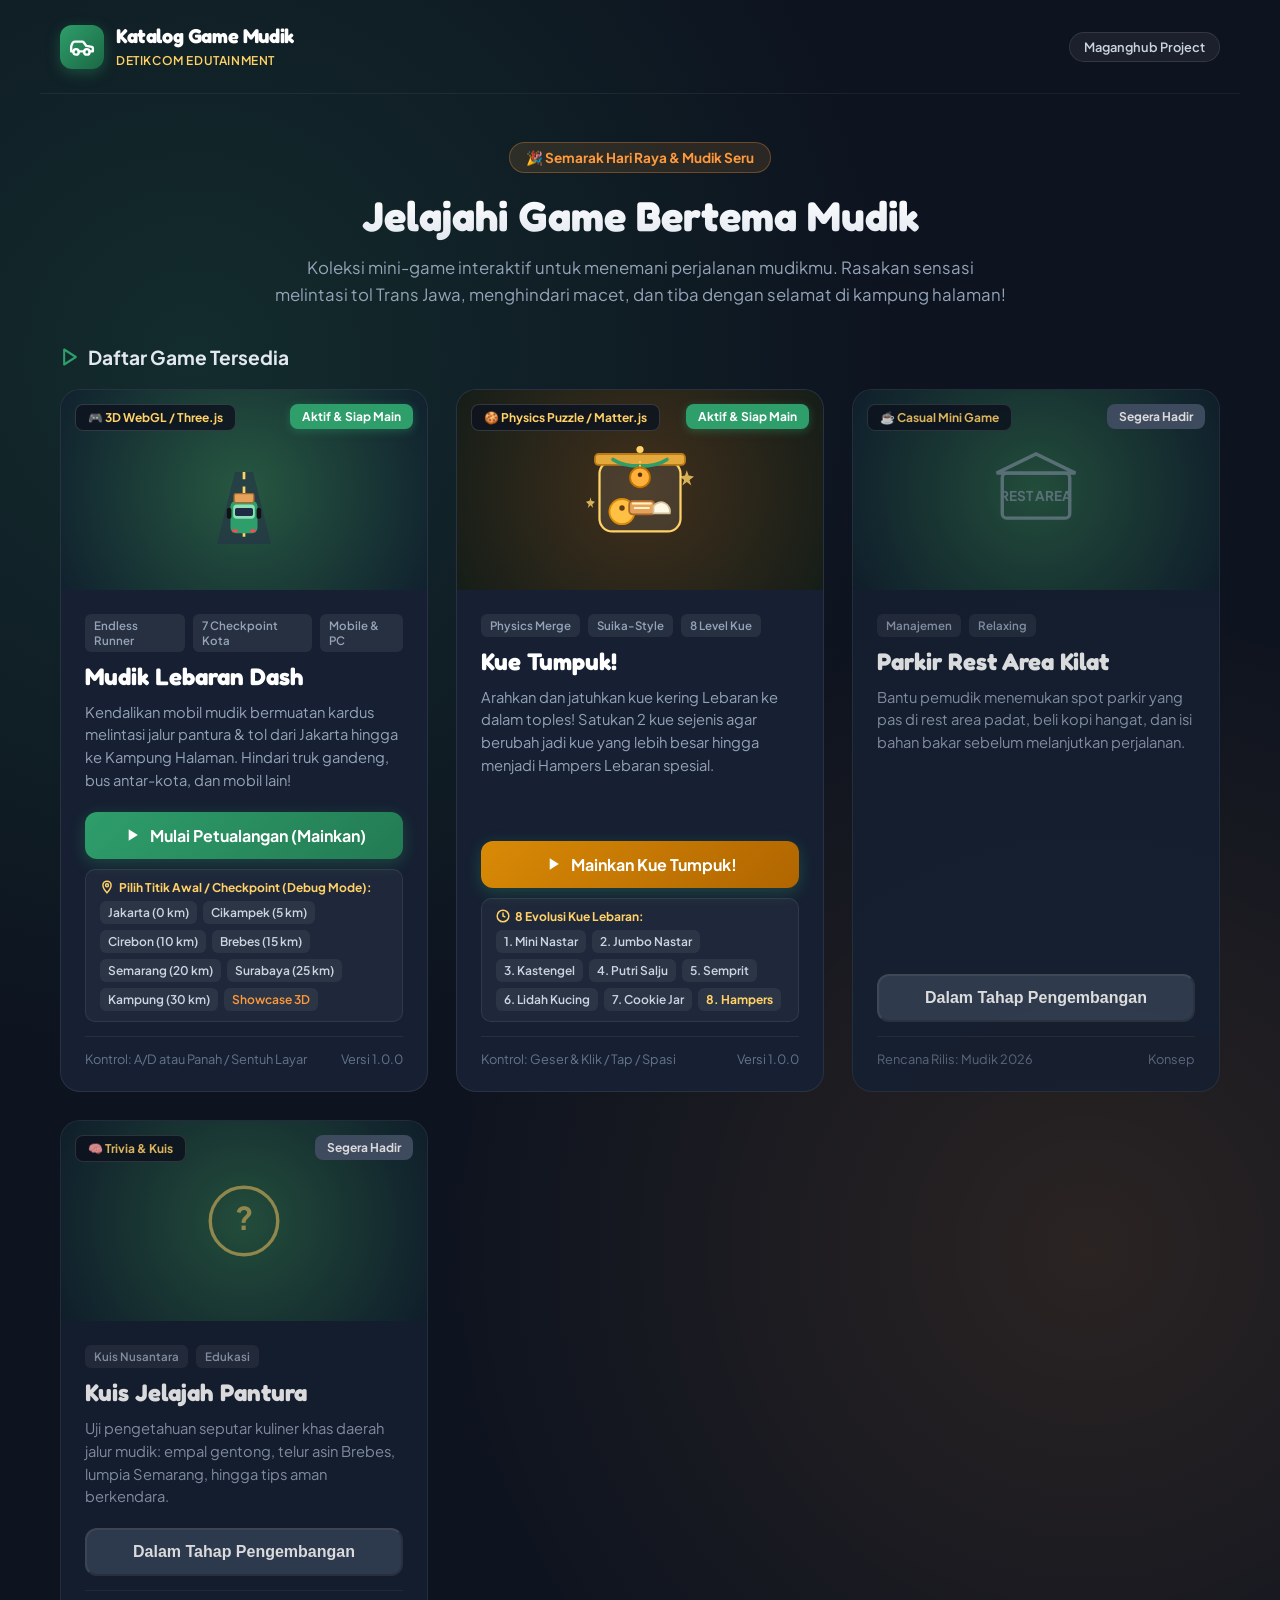
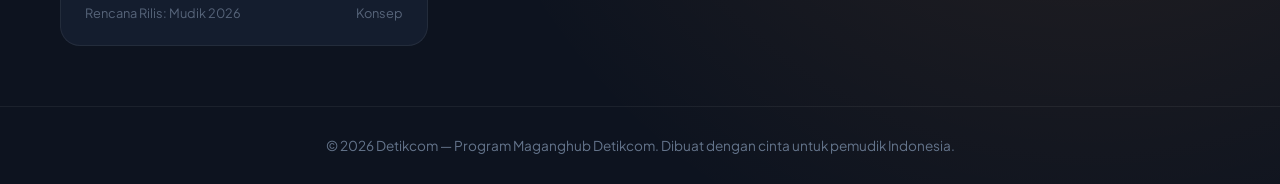
==== commit 65b11243: "feat: add Kue Tumpuk physics puzzle game and update homepage card" ====
--- a/index.html
+++ b/index.html
@@ -500,7 +500,100 @@
         </div>
       </div>
 
-      <!-- Card 2: Rest Area Simulator (Upcoming) -->
+      <!-- Card 2: Kue Tumpuk! (Active) -->
+      <div class="game-card">
+        <div class="card-banner" style="background: linear-gradient(135deg, #3d2b1f, #1b2e24);">
+          <div class="banner-badge" style="color: #FFD166;">🍪 Physics Puzzle / Matter.js</div>
+          <span class="status-badge" style="background: #2E9E6B;">Aktif & Siap Main</span>
+
+          <div class="banner-graphic" style="background: radial-gradient(circle at center, #42301c 0%, #151d18 100%);">
+            <!-- Ilustrasi Toples & Kue Kering Lebaran -->
+            <svg width="180" height="120" viewBox="0 0 200 120" fill="none">
+              <!-- Toples Kaca Transparan -->
+              <rect x="55" y="28" width="90" height="78" rx="14" fill="rgba(255, 255, 255, 0.08)" stroke="#FFD166" stroke-width="2.5" />
+              <!-- Tutup Toples Emas -->
+              <rect x="50" y="20" width="100" height="12" rx="4" fill="#E5A83B" stroke="#B87B18" stroke-width="2" />
+              <circle cx="100" cy="15" r="4" fill="#FFD166" />
+              <!-- Pita Lebaran -->
+              <path d="M70 26 C85 36, 115 36, 130 26" stroke="#2E9E6B" stroke-width="4" stroke-linecap="round" fill="none"/>
+
+              <!-- Kue Nastar 1 (Kiri) -->
+              <circle cx="80" cy="84" r="14" fill="#FFC043" stroke="#D98A06" stroke-width="2"/>
+              <circle cx="80" cy="80" r="3" fill="#693B11"/> <!-- Cengkih -->
+
+              <!-- Kue Kastengel (Tengah) -->
+              <rect x="88" y="72" width="28" height="15" rx="4" fill="#E6A15C" stroke="#A76728" stroke-width="2"/>
+              <line x1="92" y1="75" x2="112" y2="75" stroke="#FFF3BF" stroke-width="2" stroke-linecap="round"/>
+              <line x1="94" y1="80" x2="110" y2="80" stroke="#FFF3BF" stroke-width="2" stroke-linecap="round"/>
+
+              <!-- Kue Putri Salju (Kanan) -->
+              <path d="M115 78 A10 10 0 0 1 133 86 L115 86 Z" fill="#FFF9E6" stroke="#D4C29A" stroke-width="2"/>
+              
+              <!-- Kue Nastar Jumbo Melayang/Jatuh (Efek Drop Suika) -->
+              <g transform="translate(90, 36)">
+                <circle cx="10" cy="10" r="11" fill="#FFB03A" stroke="#C27300" stroke-width="2"/>
+                <circle cx="10" cy="7" r="2.5" fill="#5A2F08"/>
+                <!-- Efek gerak jatuh -->
+                <line x1="10" y1="-8" x2="10" y2="-2" stroke="#FFD166" stroke-width="2" stroke-dasharray="2 2"/>
+              </g>
+
+              <!-- Remah Bintang / Sparkle -->
+              <polygon points="152,38 154,44 160,45 155,49 157,55 152,51 147,55 149,49 144,45 150,44" fill="#FFD166" opacity="0.8"/>
+              <polygon points="45,68 46,72 50,73 47,76 48,80 45,77 42,80 43,76 40,73 44,72" fill="#FFD166" opacity="0.8"/>
+            </svg>
+          </div>
+        </div>
+
+        <div class="card-body">
+          <div class="game-meta">
+            <span class="tag">Physics Merge</span>
+            <span class="tag">Suika-Style</span>
+            <span class="tag">8 Level Kue</span>
+          </div>
+
+          <h3 class="game-title">Kue Tumpuk!</h3>
+          <p class="game-desc">
+            Arahkan dan jatuhkan kue kering Lebaran ke dalam toples! Satukan 2 kue sejenis agar berubah jadi kue yang lebih besar hingga menjadi Hampers Lebaran spesial.
+          </p>
+
+          <div class="card-actions">
+            <a href="kue-tumpuk/index.html" class="btn-play" style="background: linear-gradient(135deg, #d98a06, #b06500);">
+              <svg width="20" height="20" viewBox="0 0 24 24" fill="currentColor">
+                <path d="M8 5v14l11-7z" />
+              </svg>
+              Mainkan Kue Tumpuk!
+            </a>
+
+            <!-- Info Level Kue -->
+            <div class="quick-start">
+              <div class="quick-start-title" style="color: #FFD166;">
+                <svg width="14" height="14" viewBox="0 0 24 24" fill="none" stroke="currentColor" stroke-width="2.5">
+                  <circle cx="12" cy="12" r="10"/>
+                  <path d="M12 6v6l4 2"/>
+                </svg>
+                8 Evolusi Kue Lebaran:
+              </div>
+              <div class="city-pills">
+                <span class="city-pill">1. Mini Nastar</span>
+                <span class="city-pill">2. Jumbo Nastar</span>
+                <span class="city-pill">3. Kastengel</span>
+                <span class="city-pill">4. Putri Salju</span>
+                <span class="city-pill">5. Semprit</span>
+                <span class="city-pill">6. Lidah Kucing</span>
+                <span class="city-pill">7. Cookie Jar</span>
+                <span class="city-pill" style="color:var(--accent-gold);font-weight:700;">8. Hampers</span>
+              </div>
+            </div>
+          </div>
+
+          <div class="card-footer-info">
+            <span>Kontrol: Geser & Klik / Tap / Spasi</span>
+            <span>Versi 1.0.0</span>
+          </div>
+        </div>
+      </div>
+
+      <!-- Card 3: Rest Area Simulator (Upcoming) -->
       <div class="game-card" style="opacity: 0.85;">
         <div class="card-banner" style="background: linear-gradient(135deg, #1e283b, #131a27);">
           <div class="banner-badge">☕ Casual Mini Game</div>
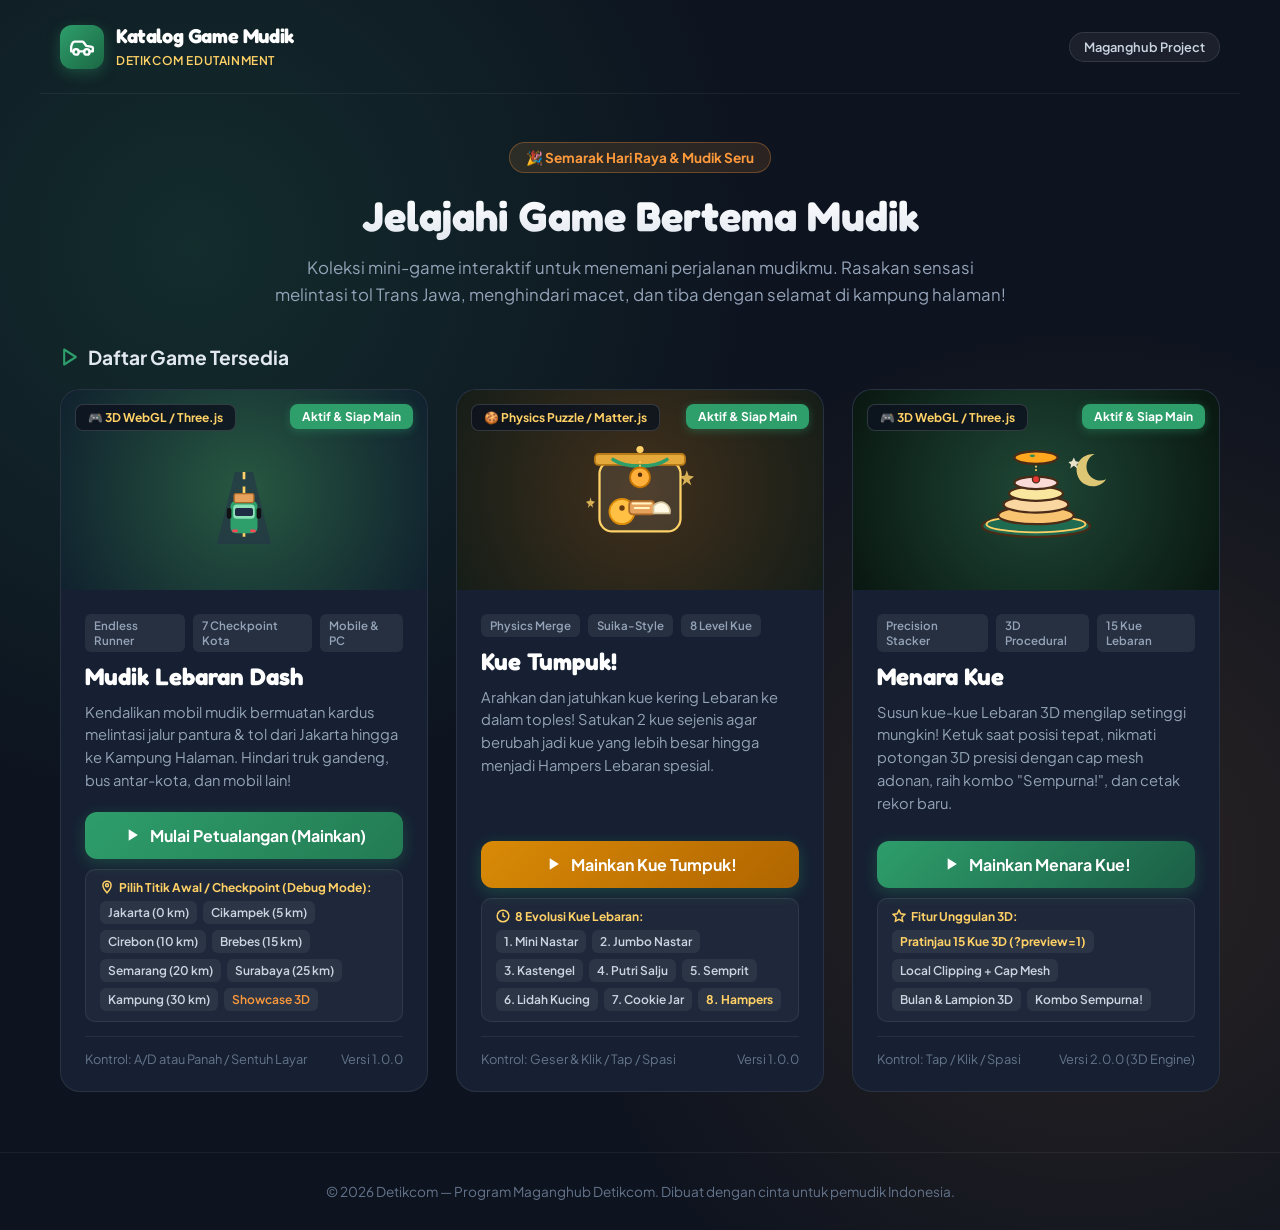
==== commit 3415fbf1: "feat: add Menara Kue 3D stacking minigame and update landing page" ====
--- a/index.html
+++ b/index.html
@@ -593,85 +593,81 @@
         </div>
       </div>
 
-      <!-- Card 3: Rest Area Simulator (Upcoming) -->
-      <div class="game-card" style="opacity: 0.85;">
-        <div class="card-banner" style="background: linear-gradient(135deg, #1e283b, #131a27);">
-          <div class="banner-badge">☕ Casual Mini Game</div>
-          <span class="status-badge soon">Segera Hadir</span>
-
-          <div class="banner-graphic">
-            <svg width="120" height="90" viewBox="0 0 100 80" fill="none" opacity="0.6">
-              <rect x="20" y="25" width="60" height="40" rx="4" stroke="#94A3B8" stroke-width="3" />
-              <path d="M15 25 L50 8 L85 25 Z" stroke="#94A3B8" stroke-width="3" fill="none" />
-              <text x="50" y="50" text-anchor="middle" fill="#94A3B8" font-size="12" font-weight="700">REST AREA</text>
+      <!-- Card 3: Menara Kue (Active) -->
+      <div class="game-card">
+        <div class="card-banner" style="background: linear-gradient(135deg, #1b382b, #0d2118);">
+          <div class="banner-badge" style="color: #FFD166;">🎮 3D WebGL / Three.js</div>
+          <span class="status-badge" style="background: #2E9E6B;">Aktif & Siap Main</span>
+
+          <div class="banner-graphic" style="background: radial-gradient(circle at center, #1f4736 0%, #091711 100%);">
+            <!-- Ilustrasi Menara Kue 3D & Nampan Lebaran -->
+            <svg width="180" height="120" viewBox="0 0 200 120" fill="none">
+              <!-- Bulan Sabit Emas -->
+              <path d="M165 20 A 18 18 0 1 0 178 48 A 14 14 0 1 1 165 20 Z" fill="#FFE082" opacity="0.85"/>
+              <!-- Bintang -->
+              <polygon points="142,24 144,28 148,29 145,32 146,36 142,33 138,36 139,32 136,29 140,28" fill="#FFF4DA" opacity="0.9"/>
+              <!-- Nampan Hijau Emas -->
+              <ellipse cx="100" cy="100" rx="60" ry="12" fill="#1F6B52" stroke="#4A2B17" stroke-width="2.5"/>
+              <ellipse cx="100" cy="98" rx="55" ry="9" stroke="#FFD166" stroke-width="2" fill="none"/>
+              <!-- Tumpukan Kue 3D -->
+              <ellipse cx="100" cy="88" rx="42" ry="10" fill="#F8C471" stroke="#4A2B17" stroke-width="2.5"/>
+              <ellipse cx="100" cy="76" rx="36" ry="9" fill="#FAD7A0" stroke="#4A2B17" stroke-width="2.5"/>
+              <ellipse cx="100" cy="64" rx="30" ry="8" fill="#F9E79F" stroke="#4A2B17" stroke-width="2.5"/>
+              <ellipse cx="100" cy="52" rx="24" ry="7" fill="#FADBD8" stroke="#4A2B17" stroke-width="2.5"/>
+              <circle cx="100" cy="48" r="4" fill="#E53935" stroke="#4A2B17" stroke-width="1.5"/>
+              <!-- Kue Aktif Melayang -->
+              <g transform="translate(100, 24)">
+                <ellipse cx="0" cy="0" rx="24" ry="7" fill="#FFA81F" stroke="#4A2B17" stroke-width="2.5"/>
+                <ellipse cx="-4" cy="-2" rx="3" ry="1.5" fill="#3B8B52"/>
+                <line x1="0" y1="9" x2="0" y2="16" stroke="#FFD166" stroke-width="2" stroke-dasharray="2 2"/>
+              </g>
             </svg>
           </div>
         </div>
 
         <div class="card-body">
           <div class="game-meta">
-            <span class="tag">Manajemen</span>
-            <span class="tag">Relaxing</span>
-          </div>
-
-          <h3 class="game-title">Parkir Rest Area Kilat</h3>
+            <span class="tag">Precision Stacker</span>
+            <span class="tag">3D Procedural</span>
+            <span class="tag">15 Kue Lebaran</span>
+          </div>
+
+          <h3 class="game-title">Menara Kue</h3>
           <p class="game-desc">
-            Bantu pemudik menemukan spot parkir yang pas di rest area padat, beli kopi hangat, dan isi bahan bakar
-            sebelum melanjutkan perjalanan.
+            Susun kue-kue Lebaran 3D mengilap setinggi mungkin! Ketuk saat posisi tepat, nikmati potongan 3D presisi dengan cap mesh adonan, raih kombo "Sempurna!", dan cetak rekor baru.
           </p>
 
           <div class="card-actions">
-            <button class="btn-play" style="background: #334155; cursor: not-allowed; box-shadow: none;" disabled>
-              Dalam Tahap Pengembangan
-            </button>
+            <a href="menara-kue/index.html" class="btn-play" style="background: linear-gradient(135deg, #2E9E6B, #1B5E46);">
+              <svg width="20" height="20" viewBox="0 0 24 24" fill="currentColor">
+                <path d="M8 5v14l11-7z" />
+              </svg>
+              Mainkan Menara Kue!
+            </a>
+
+            <!-- Info Fitur 3D -->
+            <div class="quick-start">
+              <div class="quick-start-title" style="color: #FFD166;">
+                <svg width="14" height="14" viewBox="0 0 24 24" fill="none" stroke="currentColor" stroke-width="2.5">
+                  <polygon points="12 2 15.09 8.26 22 9.27 17 14.14 18.18 21.02 12 17.77 5.82 21.02 7 14.14 2 9.27 8.91 8.26 12 2"/>
+                </svg>
+                Fitur Unggulan 3D:
+              </div>
+              <div class="city-pills">
+                <a class="city-pill" href="menara-kue/index.html?preview=1" style="color:var(--accent-gold);font-weight:700;">Pratinjau 15 Kue 3D (?preview=1)</a>
+                <span class="city-pill">Local Clipping + Cap Mesh</span>
+                <span class="city-pill">Bulan & Lampion 3D</span>
+                <span class="city-pill">Kombo Sempurna!</span>
+              </div>
+            </div>
           </div>
 
           <div class="card-footer-info">
-            <span>Rencana Rilis: Mudik 2026</span>
-            <span>Konsep</span>
+            <span>Kontrol: Tap / Klik / Spasi</span>
+            <span>Versi 2.0.0 (3D Engine)</span>
           </div>
         </div>
-      </div>
-
-      <!-- Card 3: Tebak Rute & Kuis Mudik (Upcoming) -->
-      <div class="game-card" style="opacity: 0.85;">
-        <div class="card-banner" style="background: linear-gradient(135deg, #2b1f3d, #161226);">
-          <div class="banner-badge">🧠 Trivia & Kuis</div>
-          <span class="status-badge soon">Segera Hadir</span>
-
-          <div class="banner-graphic">
-            <svg width="120" height="90" viewBox="0 0 100 80" fill="none" opacity="0.6">
-              <circle cx="50" cy="40" r="30" stroke="#FFD166" stroke-width="3" />
-              <text x="50" y="48" text-anchor="middle" fill="#FFD166" font-size="28" font-weight="700">?</text>
-            </svg>
-          </div>
-        </div>
-
-        <div class="card-body">
-          <div class="game-meta">
-            <span class="tag">Kuis Nusantara</span>
-            <span class="tag">Edukasi</span>
-          </div>
-
-          <h3 class="game-title">Kuis Jelajah Pantura</h3>
-          <p class="game-desc">
-            Uji pengetahuan seputar kuliner khas daerah jalur mudik: empal gentong, telur asin Brebes, lumpia Semarang,
-            hingga tips aman berkendara.
-          </p>
-
-          <div class="card-actions">
-            <button class="btn-play" style="background: #334155; cursor: not-allowed; box-shadow: none;" disabled>
-              Dalam Tahap Pengembangan
-            </button>
-          </div>
-
-          <div class="card-footer-info">
-            <span>Rencana Rilis: Mudik 2026</span>
-            <span>Konsep</span>
-          </div>
-        </div>
-      </div>
-
+      </div>      
     </div>
   </main>
 
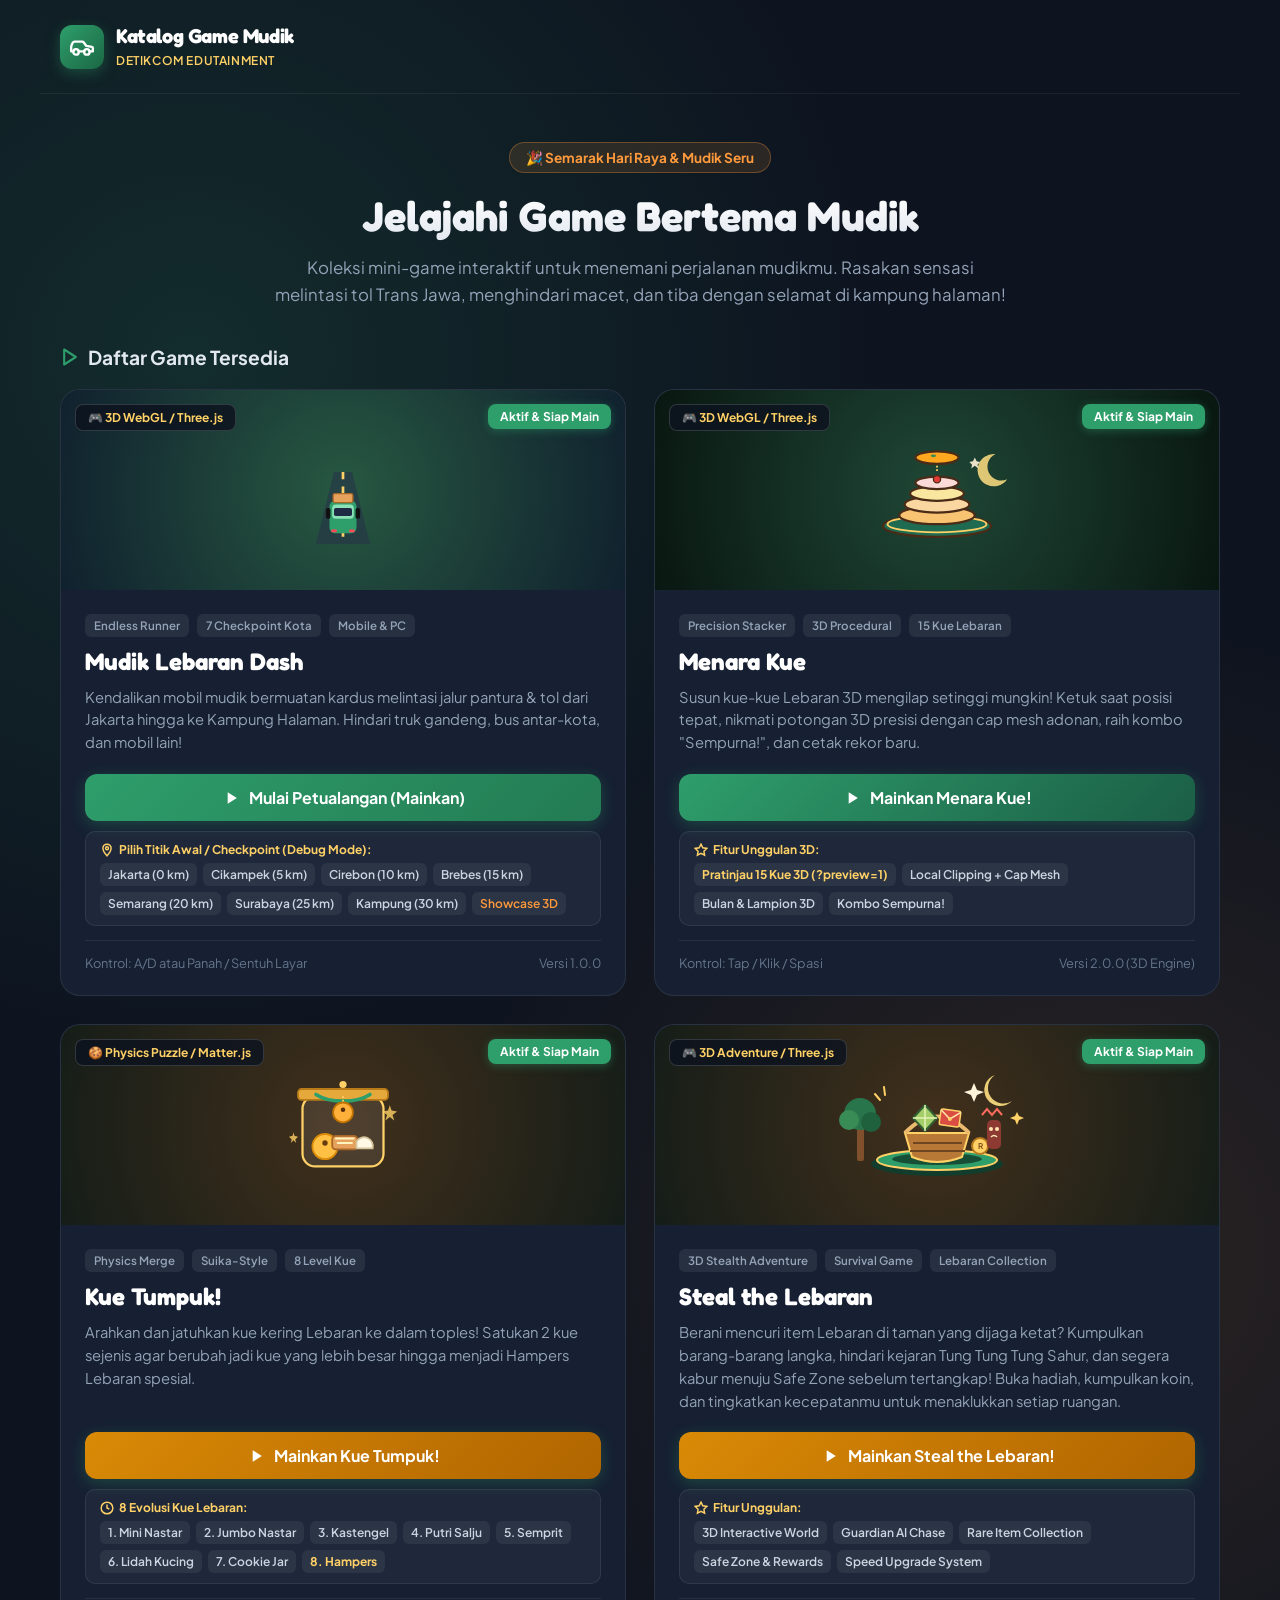
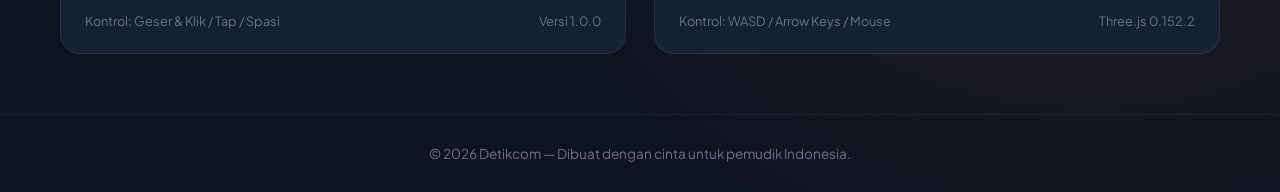
==== commit 6e882b64: "feat: add Steal The Lebaran menu game at index and update Mudik Lebaran Dash games and update hub la" ====
--- a/index.html
+++ b/index.html
@@ -157,7 +157,7 @@
 
     .games-grid {
       display: grid;
-      grid-template-columns: repeat(auto-fit, minmax(320px, 1fr));
+      grid-template-columns: repeat(2, minmax(0, 1fr));
       gap: 28px;
     }
 
@@ -387,9 +387,6 @@
         <span>Detikcom Edutainment</span>
       </div>
     </a>
-    <div class="badge-hub">
-      Maganghub Project
-    </div>
   </header>
 
   <!-- Hero Section -->
@@ -500,7 +497,88 @@
         </div>
       </div>
 
-      <!-- Card 2: Kue Tumpuk! (Active) -->
+      <!-- Card 2: Menara Kue (Active) -->
+      <div class="game-card">
+        <div class="card-banner" style="background: linear-gradient(135deg, #1b382b, #0d2118);">
+          <div class="banner-badge" style="color: #FFD166;">🎮 3D WebGL / Three.js</div>
+          <span class="status-badge" style="background: #2E9E6B;">Aktif & Siap Main</span>
+
+          <div class="banner-graphic" style="background: radial-gradient(circle at center, #1f4736 0%, #091711 100%);">
+            <!-- Ilustrasi Menara Kue 3D & Nampan Lebaran -->
+            <svg width="180" height="120" viewBox="0 0 200 120" fill="none">
+              <!-- Bulan Sabit Emas -->
+              <path d="M165 20 A 18 18 0 1 0 178 48 A 14 14 0 1 1 165 20 Z" fill="#FFE082" opacity="0.85" />
+              <!-- Bintang -->
+              <polygon points="142,24 144,28 148,29 145,32 146,36 142,33 138,36 139,32 136,29 140,28" fill="#FFF4DA"
+                opacity="0.9" />
+              <!-- Nampan Hijau Emas -->
+              <ellipse cx="100" cy="100" rx="60" ry="12" fill="#1F6B52" stroke="#4A2B17" stroke-width="2.5" />
+              <ellipse cx="100" cy="98" rx="55" ry="9" stroke="#FFD166" stroke-width="2" fill="none" />
+              <!-- Tumpukan Kue 3D -->
+              <ellipse cx="100" cy="88" rx="42" ry="10" fill="#F8C471" stroke="#4A2B17" stroke-width="2.5" />
+              <ellipse cx="100" cy="76" rx="36" ry="9" fill="#FAD7A0" stroke="#4A2B17" stroke-width="2.5" />
+              <ellipse cx="100" cy="64" rx="30" ry="8" fill="#F9E79F" stroke="#4A2B17" stroke-width="2.5" />
+              <ellipse cx="100" cy="52" rx="24" ry="7" fill="#FADBD8" stroke="#4A2B17" stroke-width="2.5" />
+              <circle cx="100" cy="48" r="4" fill="#E53935" stroke="#4A2B17" stroke-width="1.5" />
+              <!-- Kue Aktif Melayang -->
+              <g transform="translate(100, 24)">
+                <ellipse cx="0" cy="0" rx="24" ry="7" fill="#FFA81F" stroke="#4A2B17" stroke-width="2.5" />
+                <ellipse cx="-4" cy="-2" rx="3" ry="1.5" fill="#3B8B52" />
+                <line x1="0" y1="9" x2="0" y2="16" stroke="#FFD166" stroke-width="2" stroke-dasharray="2 2" />
+              </g>
+            </svg>
+          </div>
+        </div>
+
+        <div class="card-body">
+          <div class="game-meta">
+            <span class="tag">Precision Stacker</span>
+            <span class="tag">3D Procedural</span>
+            <span class="tag">15 Kue Lebaran</span>
+          </div>
+
+          <h3 class="game-title">Menara Kue</h3>
+          <p class="game-desc">
+            Susun kue-kue Lebaran 3D mengilap setinggi mungkin! Ketuk saat posisi tepat, nikmati potongan 3D presisi
+            dengan cap mesh adonan, raih kombo "Sempurna!", dan cetak rekor baru.
+          </p>
+
+          <div class="card-actions">
+            <a href="menara-kue/index.html" class="btn-play"
+              style="background: linear-gradient(135deg, #2E9E6B, #1B5E46);">
+              <svg width="20" height="20" viewBox="0 0 24 24" fill="currentColor">
+                <path d="M8 5v14l11-7z" />
+              </svg>
+              Mainkan Menara Kue!
+            </a>
+
+            <!-- Info Fitur 3D -->
+            <div class="quick-start">
+              <div class="quick-start-title" style="color: #FFD166;">
+                <svg width="14" height="14" viewBox="0 0 24 24" fill="none" stroke="currentColor" stroke-width="2.5">
+                  <polygon
+                    points="12 2 15.09 8.26 22 9.27 17 14.14 18.18 21.02 12 17.77 5.82 21.02 7 14.14 2 9.27 8.91 8.26 12 2" />
+                </svg>
+                Fitur Unggulan 3D:
+              </div>
+              <div class="city-pills">
+                <a class="city-pill" href="menara-kue/index.html?preview=1"
+                  style="color:var(--accent-gold);font-weight:700;">Pratinjau 15 Kue 3D (?preview=1)</a>
+                <span class="city-pill">Local Clipping + Cap Mesh</span>
+                <span class="city-pill">Bulan & Lampion 3D</span>
+                <span class="city-pill">Kombo Sempurna!</span>
+              </div>
+            </div>
+          </div>
+
+          <div class="card-footer-info">
+            <span>Kontrol: Tap / Klik / Spasi</span>
+            <span>Versi 2.0.0 (3D Engine)</span>
+          </div>
+        </div>
+      </div>
+
+      <!-- Card 3: Kue Tumpuk! (Active) -->
       <div class="game-card">
         <div class="card-banner" style="background: linear-gradient(135deg, #3d2b1f, #1b2e24);">
           <div class="banner-badge" style="color: #FFD166;">🍪 Physics Puzzle / Matter.js</div>
@@ -510,36 +588,40 @@
             <!-- Ilustrasi Toples & Kue Kering Lebaran -->
             <svg width="180" height="120" viewBox="0 0 200 120" fill="none">
               <!-- Toples Kaca Transparan -->
-              <rect x="55" y="28" width="90" height="78" rx="14" fill="rgba(255, 255, 255, 0.08)" stroke="#FFD166" stroke-width="2.5" />
+              <rect x="55" y="28" width="90" height="78" rx="14" fill="rgba(255, 255, 255, 0.08)" stroke="#FFD166"
+                stroke-width="2.5" />
               <!-- Tutup Toples Emas -->
               <rect x="50" y="20" width="100" height="12" rx="4" fill="#E5A83B" stroke="#B87B18" stroke-width="2" />
               <circle cx="100" cy="15" r="4" fill="#FFD166" />
               <!-- Pita Lebaran -->
-              <path d="M70 26 C85 36, 115 36, 130 26" stroke="#2E9E6B" stroke-width="4" stroke-linecap="round" fill="none"/>
+              <path d="M70 26 C85 36, 115 36, 130 26" stroke="#2E9E6B" stroke-width="4" stroke-linecap="round"
+                fill="none" />
 
               <!-- Kue Nastar 1 (Kiri) -->
-              <circle cx="80" cy="84" r="14" fill="#FFC043" stroke="#D98A06" stroke-width="2"/>
-              <circle cx="80" cy="80" r="3" fill="#693B11"/> <!-- Cengkih -->
+              <circle cx="80" cy="84" r="14" fill="#FFC043" stroke="#D98A06" stroke-width="2" />
+              <circle cx="80" cy="80" r="3" fill="#693B11" /> <!-- Cengkih -->
 
               <!-- Kue Kastengel (Tengah) -->
-              <rect x="88" y="72" width="28" height="15" rx="4" fill="#E6A15C" stroke="#A76728" stroke-width="2"/>
-              <line x1="92" y1="75" x2="112" y2="75" stroke="#FFF3BF" stroke-width="2" stroke-linecap="round"/>
-              <line x1="94" y1="80" x2="110" y2="80" stroke="#FFF3BF" stroke-width="2" stroke-linecap="round"/>
+              <rect x="88" y="72" width="28" height="15" rx="4" fill="#E6A15C" stroke="#A76728" stroke-width="2" />
+              <line x1="92" y1="75" x2="112" y2="75" stroke="#FFF3BF" stroke-width="2" stroke-linecap="round" />
+              <line x1="94" y1="80" x2="110" y2="80" stroke="#FFF3BF" stroke-width="2" stroke-linecap="round" />
 
               <!-- Kue Putri Salju (Kanan) -->
-              <path d="M115 78 A10 10 0 0 1 133 86 L115 86 Z" fill="#FFF9E6" stroke="#D4C29A" stroke-width="2"/>
-              
+              <path d="M115 78 A10 10 0 0 1 133 86 L115 86 Z" fill="#FFF9E6" stroke="#D4C29A" stroke-width="2" />
+
               <!-- Kue Nastar Jumbo Melayang/Jatuh (Efek Drop Suika) -->
               <g transform="translate(90, 36)">
-                <circle cx="10" cy="10" r="11" fill="#FFB03A" stroke="#C27300" stroke-width="2"/>
-                <circle cx="10" cy="7" r="2.5" fill="#5A2F08"/>
+                <circle cx="10" cy="10" r="11" fill="#FFB03A" stroke="#C27300" stroke-width="2" />
+                <circle cx="10" cy="7" r="2.5" fill="#5A2F08" />
                 <!-- Efek gerak jatuh -->
-                <line x1="10" y1="-8" x2="10" y2="-2" stroke="#FFD166" stroke-width="2" stroke-dasharray="2 2"/>
+                <line x1="10" y1="-8" x2="10" y2="-2" stroke="#FFD166" stroke-width="2" stroke-dasharray="2 2" />
               </g>
 
               <!-- Remah Bintang / Sparkle -->
-              <polygon points="152,38 154,44 160,45 155,49 157,55 152,51 147,55 149,49 144,45 150,44" fill="#FFD166" opacity="0.8"/>
-              <polygon points="45,68 46,72 50,73 47,76 48,80 45,77 42,80 43,76 40,73 44,72" fill="#FFD166" opacity="0.8"/>
+              <polygon points="152,38 154,44 160,45 155,49 157,55 152,51 147,55 149,49 144,45 150,44" fill="#FFD166"
+                opacity="0.8" />
+              <polygon points="45,68 46,72 50,73 47,76 48,80 45,77 42,80 43,76 40,73 44,72" fill="#FFD166"
+                opacity="0.8" />
             </svg>
           </div>
         </div>
@@ -553,11 +635,13 @@
 
           <h3 class="game-title">Kue Tumpuk!</h3>
           <p class="game-desc">
-            Arahkan dan jatuhkan kue kering Lebaran ke dalam toples! Satukan 2 kue sejenis agar berubah jadi kue yang lebih besar hingga menjadi Hampers Lebaran spesial.
+            Arahkan dan jatuhkan kue kering Lebaran ke dalam toples! Satukan 2 kue sejenis agar berubah jadi kue yang
+            lebih besar hingga menjadi Hampers Lebaran spesial.
           </p>
 
           <div class="card-actions">
-            <a href="kue-tumpuk/index.html" class="btn-play" style="background: linear-gradient(135deg, #d98a06, #b06500);">
+            <a href="kue-tumpuk/index.html" class="btn-play"
+              style="background: linear-gradient(135deg, #d98a06, #b06500);">
               <svg width="20" height="20" viewBox="0 0 24 24" fill="currentColor">
                 <path d="M8 5v14l11-7z" />
               </svg>
@@ -568,8 +652,8 @@
             <div class="quick-start">
               <div class="quick-start-title" style="color: #FFD166;">
                 <svg width="14" height="14" viewBox="0 0 24 24" fill="none" stroke="currentColor" stroke-width="2.5">
-                  <circle cx="12" cy="12" r="10"/>
-                  <path d="M12 6v6l4 2"/>
+                  <circle cx="12" cy="12" r="10" />
+                  <path d="M12 6v6l4 2" />
                 </svg>
                 8 Evolusi Kue Lebaran:
               </div>
@@ -593,87 +677,129 @@
         </div>
       </div>
 
-      <!-- Card 3: Menara Kue (Active) -->
+      <!-- Card 4: Steal the Lebaran (Active) -->
       <div class="game-card">
-        <div class="card-banner" style="background: linear-gradient(135deg, #1b382b, #0d2118);">
-          <div class="banner-badge" style="color: #FFD166;">🎮 3D WebGL / Three.js</div>
+        <div class="card-banner" style="background: linear-gradient(135deg, #3d2b1f, #1b2e24);">
+          <div class="banner-badge" style="color: #FFD166;">🎮 3D Adventure / Three.js</div>
           <span class="status-badge" style="background: #2E9E6B;">Aktif & Siap Main</span>
 
-          <div class="banner-graphic" style="background: radial-gradient(circle at center, #1f4736 0%, #091711 100%);">
-            <!-- Ilustrasi Menara Kue 3D & Nampan Lebaran -->
-            <svg width="180" height="120" viewBox="0 0 200 120" fill="none">
-              <!-- Bulan Sabit Emas -->
-              <path d="M165 20 A 18 18 0 1 0 178 48 A 14 14 0 1 1 165 20 Z" fill="#FFE082" opacity="0.85"/>
+          <div class="banner-graphic" style="background: radial-gradient(circle at center, #42301c 0%, #151d18 100%);">
+            <!-- Ilustrasi Steal the Lebaran -->
+            <svg width="200" height="120" viewBox="0 0 200 120" fill="none">
+              <!-- Bulan Sabit -->
+              <path d="M158 10 A16 16 0 1 0 175 36 A13 13 0 1 1 158 10Z" fill="#FFE082" opacity="0.9" />
+
               <!-- Bintang -->
-              <polygon points="142,24 144,28 148,29 145,32 146,36 142,33 138,36 139,32 136,29 140,28" fill="#FFF4DA" opacity="0.9"/>
-              <!-- Nampan Hijau Emas -->
-              <ellipse cx="100" cy="100" rx="60" ry="12" fill="#1F6B52" stroke="#4A2B17" stroke-width="2.5"/>
-              <ellipse cx="100" cy="98" rx="55" ry="9" stroke="#FFD166" stroke-width="2" fill="none"/>
-              <!-- Tumpukan Kue 3D -->
-              <ellipse cx="100" cy="88" rx="42" ry="10" fill="#F8C471" stroke="#4A2B17" stroke-width="2.5"/>
-              <ellipse cx="100" cy="76" rx="36" ry="9" fill="#FAD7A0" stroke="#4A2B17" stroke-width="2.5"/>
-              <ellipse cx="100" cy="64" rx="30" ry="8" fill="#F9E79F" stroke="#4A2B17" stroke-width="2.5"/>
-              <ellipse cx="100" cy="52" rx="24" ry="7" fill="#FADBD8" stroke="#4A2B17" stroke-width="2.5"/>
-              <circle cx="100" cy="48" r="4" fill="#E53935" stroke="#4A2B17" stroke-width="1.5"/>
-              <!-- Kue Aktif Melayang -->
-              <g transform="translate(100, 24)">
-                <ellipse cx="0" cy="0" rx="24" ry="7" fill="#FFA81F" stroke="#4A2B17" stroke-width="2.5"/>
-                <ellipse cx="-4" cy="-2" rx="3" ry="1.5" fill="#3B8B52"/>
-                <line x1="0" y1="9" x2="0" y2="16" stroke="#FFD166" stroke-width="2" stroke-dasharray="2 2"/>
+              <path d="M137 18 L140 25 L147 27 L140 30 L137 37 L134 30 L127 27 L134 25Z" fill="#FFF4DA" />
+
+              <path d="M180 47 L182 51 L187 53 L182 55 L180 60 L178 55 L173 53 L178 51Z" fill="#FFD166" />
+
+              <!-- Pohon Taman -->
+              <rect x="20" y="58" width="7" height="38" rx="2" fill="#80502D" />
+              <circle cx="23" cy="49" r="16" fill="#28744B" />
+              <circle cx="12" cy="55" r="10" fill="#398C55" />
+              <circle cx="34" cy="57" r="10" fill="#1F613D" />
+
+              <!-- Safe Zone -->
+              <ellipse cx="100" cy="99" rx="66" ry="12" fill="#123C2B" />
+              <ellipse cx="100" cy="95" rx="60" ry="10" fill="#2E9E6B" stroke="#FFD166" stroke-width="2" />
+              <ellipse cx="100" cy="94" rx="45" ry="6" fill="#174F36" />
+
+              <!-- Keranjang Hasil Curian -->
+              <path d="M68 68 L132 68 L125 92 Q100 102 75 92Z" fill="#B87936" stroke="#FFD166" stroke-width="2" />
+              <path d="M68 68 Q100 35 132 68" stroke="#E9B96E" stroke-width="4" fill="none" />
+              <path d="M76 78 H125 M73 86 H128" stroke="#704522" stroke-width="2" />
+
+              <!-- Ketupat -->
+              <g transform="translate(88 53)">
+                <path d="M0 -13 L12 0 L0 13 L-12 0Z" fill="#A4CE68" stroke="#315E32" stroke-width="2" />
+                <path d="M0 -13 V13 M-12 0 H12" stroke="#E5F2B5" stroke-width="1.5" />
               </g>
+
+              <!-- Amplop THR -->
+              <g transform="translate(113 53) rotate(8)">
+                <rect x="-10" y="-8" width="20" height="16" rx="2" fill="#D94D42" stroke="#FFD166" stroke-width="1.5" />
+                <path d="M-10 -7 L0 1 L10 -7" stroke="#FFE6A6" stroke-width="1.5" fill="none" />
+                <circle cx="0" cy="1" r="2" fill="#FFD166" />
+              </g>
+
+              <!-- Koin -->
+              <circle cx="143" cy="81" r="8" fill="#FFD166" stroke="#B77920" stroke-width="2" />
+              <text x="143" y="84" font-size="8" text-anchor="middle" fill="#80521B" font-weight="bold">R</text>
+
+              <!-- Guardian Alert -->
+              <g transform="translate(157 72)">
+                <rect x="-7" y="-17" width="14" height="29" rx="5" fill="#8D3B32" />
+                <circle cx="-3" cy="-8" r="2" fill="#FFE5B4" />
+                <circle cx="3" cy="-8" r="2" fill="#FFE5B4" />
+                <path d="M-3 0 Q0 -3 3 0" stroke="#FFE5B4" stroke-width="1.5" fill="none" />
+                <path d="M-12 -22 L-7 -28 L-2 -22 L3 -28 L8 -22" stroke="#FF6B5C" stroke-width="2" fill="none" />
+              </g>
+
+              <!-- Motion / Alert -->
+              <path d="M43 35 L38 29 M48 30 L47 22" stroke="#FFD166" stroke-width="2" stroke-linecap="round" />
             </svg>
           </div>
         </div>
 
         <div class="card-body">
           <div class="game-meta">
-            <span class="tag">Precision Stacker</span>
-            <span class="tag">3D Procedural</span>
-            <span class="tag">15 Kue Lebaran</span>
-          </div>
-
-          <h3 class="game-title">Menara Kue</h3>
+            <span class="tag">3D Stealth Adventure</span>
+            <span class="tag">Survival Game</span>
+            <span class="tag">Lebaran Collection</span>
+          </div>
+
+          <h3 class="game-title">Steal the Lebaran</h3>
+
           <p class="game-desc">
-            Susun kue-kue Lebaran 3D mengilap setinggi mungkin! Ketuk saat posisi tepat, nikmati potongan 3D presisi dengan cap mesh adonan, raih kombo "Sempurna!", dan cetak rekor baru.
+            Berani mencuri item Lebaran di taman yang dijaga ketat?
+            Kumpulkan barang-barang langka, hindari kejaran Tung Tung
+            Tung Sahur, dan segera kabur menuju Safe Zone sebelum tertangkap!
+            Buka hadiah, kumpulkan koin, dan tingkatkan kecepatanmu
+            untuk menaklukkan setiap ruangan.
           </p>
 
           <div class="card-actions">
-            <a href="menara-kue/index.html" class="btn-play" style="background: linear-gradient(135deg, #2E9E6B, #1B5E46);">
+            <a href="steal-the-lebaran/index.html" class="btn-play"
+              style="background: linear-gradient(135deg, #d98a06, #b06500);">
               <svg width="20" height="20" viewBox="0 0 24 24" fill="currentColor">
                 <path d="M8 5v14l11-7z" />
               </svg>
-              Mainkan Menara Kue!
+              Mainkan Steal the Lebaran!
             </a>
 
-            <!-- Info Fitur 3D -->
+            <!-- Info Fitur Game -->
             <div class="quick-start">
               <div class="quick-start-title" style="color: #FFD166;">
                 <svg width="14" height="14" viewBox="0 0 24 24" fill="none" stroke="currentColor" stroke-width="2.5">
-                  <polygon points="12 2 15.09 8.26 22 9.27 17 14.14 18.18 21.02 12 17.77 5.82 21.02 7 14.14 2 9.27 8.91 8.26 12 2"/>
+                  <polygon
+                    points="12 2 15.09 8.26 22 9.27 17 14.14 18.18 21.02 12 17.77 5.82 21.02 7 14.14 2 9.27 8.91 8.26 12 2" />
                 </svg>
-                Fitur Unggulan 3D:
+                Fitur Unggulan:
               </div>
+
               <div class="city-pills">
-                <a class="city-pill" href="menara-kue/index.html?preview=1" style="color:var(--accent-gold);font-weight:700;">Pratinjau 15 Kue 3D (?preview=1)</a>
-                <span class="city-pill">Local Clipping + Cap Mesh</span>
-                <span class="city-pill">Bulan & Lampion 3D</span>
-                <span class="city-pill">Kombo Sempurna!</span>
+                <span class="city-pill">3D Interactive World</span>
+                <span class="city-pill">Guardian AI Chase</span>
+                <span class="city-pill">Rare Item Collection</span>
+                <span class="city-pill">Safe Zone & Rewards</span>
+                <span class="city-pill">Speed Upgrade System</span>
               </div>
             </div>
           </div>
 
           <div class="card-footer-info">
-            <span>Kontrol: Tap / Klik / Spasi</span>
-            <span>Versi 2.0.0 (3D Engine)</span>
+            <span>Kontrol: WASD / Arrow Keys / Mouse</span>
+            <span>Three.js 0.152.2</span>
           </div>
         </div>
-      </div>      
+      </div>
     </div>
   </main>
 
   <!-- Footer -->
   <footer>
-    <p>© 2026 Detikcom — Program Maganghub Detikcom. Dibuat dengan cinta untuk pemudik Indonesia.</p>
+    <p>© 2026 Detikcom — Dibuat dengan cinta untuk pemudik Indonesia.</p>
   </footer>
 
 </body>
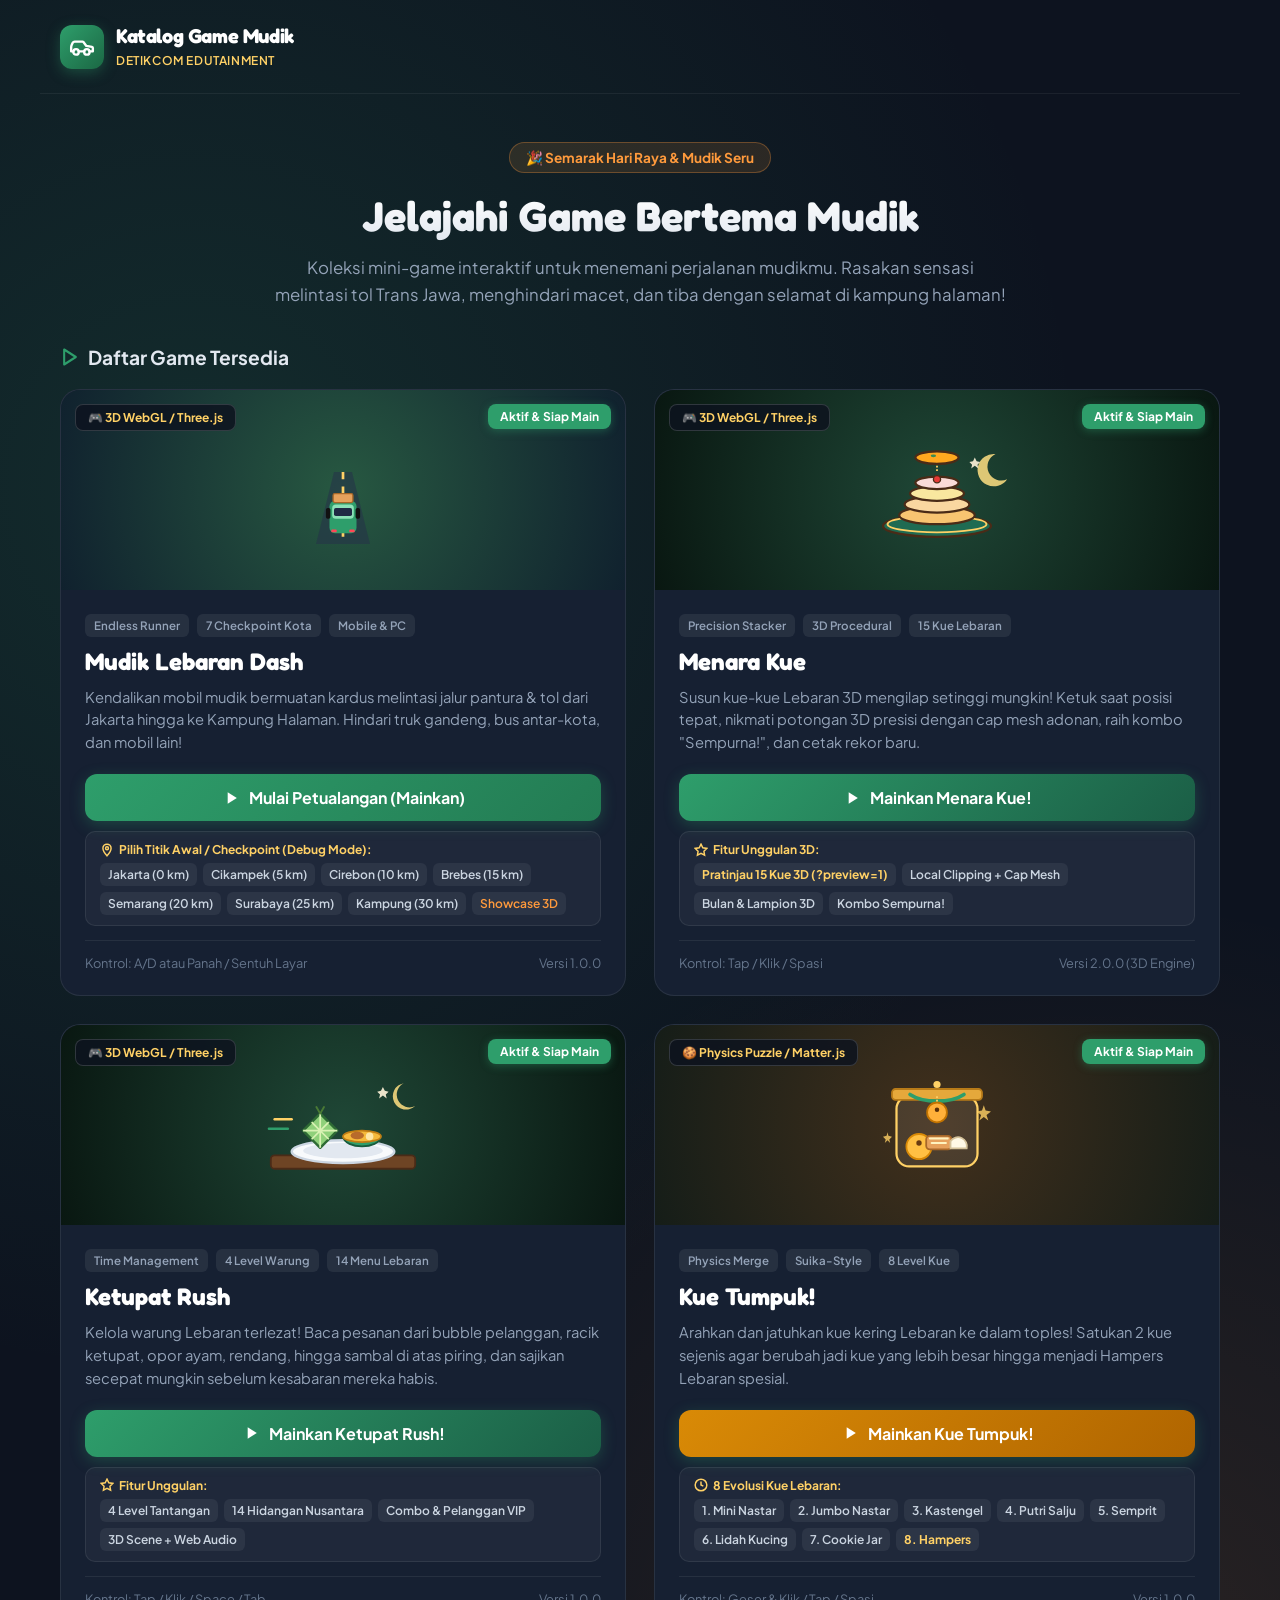
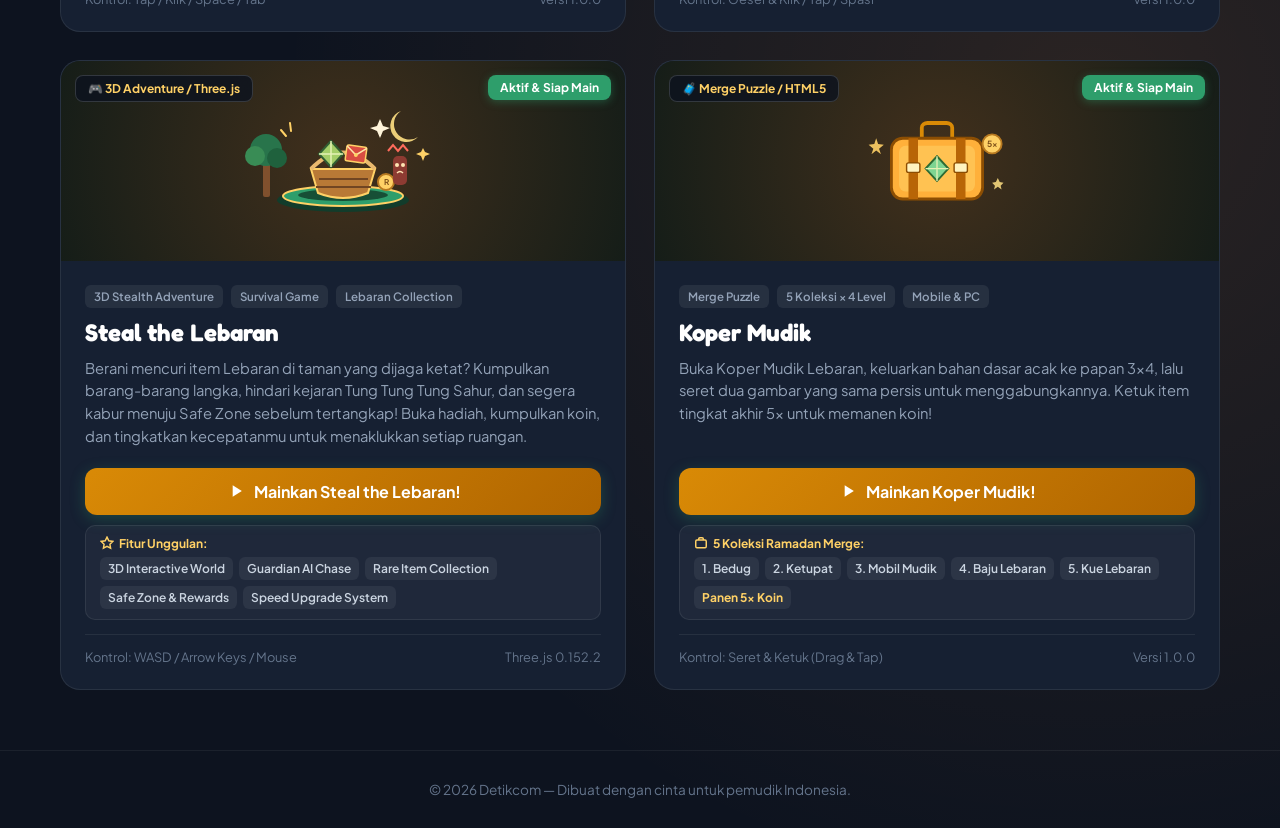
==== commit 0a1786d7: "feat: add Ketupat Rush game module and homepage integration" ====
--- a/index.html
+++ b/index.html
@@ -157,8 +157,14 @@
 
     .games-grid {
       display: grid;
-      grid-template-columns: repeat(2, minmax(0, 1fr));
+      grid-template-columns: minmax(0, 1fr);
       gap: 28px;
+    }
+
+    @media (min-width: 1024px) {
+      .games-grid {
+        grid-template-columns: repeat(2, minmax(0, 1fr));
+      }
     }
 
     /* Game Card */
@@ -578,7 +584,93 @@
         </div>
       </div>
 
-      <!-- Card 3: Kue Tumpuk! (Active) -->
+      <!-- Card 3: Ketupat Rush (Hijau) -->
+      <div class="game-card">
+        <div class="card-banner" style="background: linear-gradient(135deg, #1b382b, #0d2118);">
+          <div class="banner-badge" style="color: #FFD166;">🎮 3D WebGL / Three.js</div>
+          <span class="status-badge" style="background: #2E9E6B;">Aktif &amp; Siap Main</span>
+
+          <div class="banner-graphic" style="background: radial-gradient(circle at center, #1f4736 0%, #091711 100%);">
+            <!-- Ilustrasi Ketupat Rush & Sajian Warung Lebaran -->
+            <svg width="190" height="120" viewBox="0 0 200 120" fill="none">
+              <!-- Bulan & Bintang -->
+              <path d="M164 16 A14 14 0 1 0 176 40 A11 11 0 1 1 164 16Z" fill="#FFE082" opacity="0.85" />
+              <polygon points="142,20 144,24 148,25 145,28 146,32 142,29 138,32 139,28 136,25 140,24" fill="#FFF4DA"
+                opacity="0.9" />
+              <!-- Meja Warung -->
+              <rect x="24" y="92" width="152" height="14" rx="4" fill="#6E4424" stroke="#4A2B17" stroke-width="2" />
+              <!-- Piring Saji -->
+              <ellipse cx="100" cy="88" rx="54" ry="12" fill="#F8FAFC" stroke="#CBD5E1" stroke-width="2.5" />
+              <ellipse cx="100" cy="87" rx="42" ry="8" fill="#E2E8F0" />
+              <!-- Ketupat Besar (Kiri) -->
+              <g transform="translate(76, 66)">
+                <path d="M0 -18 L18 0 L0 18 L-18 0Z" fill="#8FD07A" stroke="#2E6B34" stroke-width="2.5"
+                  stroke-linejoin="round" />
+                <path d="M0 -18 V18 M-18 0 H18 M-9 -9 L9 9 M9 -9 L-9 9" stroke="#D9F2B4" stroke-width="1.8" />
+                <path d="M0 -18 L-4 -25 M0 -18 L4 -25" stroke="#4A7A35" stroke-width="2" stroke-linecap="round" />
+              </g>
+              <!-- Mangkok Opor / Rendang (Kanan) -->
+              <g transform="translate(120, 72)">
+                <path d="M-20 0 H20 C18 14, -18 14, -20 0Z" fill="#2E9E6B" stroke="#185B3D" stroke-width="2" />
+                <ellipse cx="0" cy="0" rx="20" ry="6" fill="#F6B93B" stroke="#C27D14" stroke-width="1.8" />
+                <!-- Paha Ayam & Telur -->
+                <ellipse cx="-5" cy="-1" rx="7" ry="4" fill="#B86B2B" />
+                <circle cx="8" cy="0" r="4" fill="#FFE6A6" />
+              </g>
+              <!-- Garis Gerak / Rush -->
+              <line x1="28" y1="54" x2="46" y2="54" stroke="#FFD166" stroke-width="2.5" stroke-linecap="round" />
+              <line x1="22" y1="64" x2="42" y2="64" stroke="#2E9E6B" stroke-width="2.5" stroke-linecap="round" />
+            </svg>
+          </div>
+        </div>
+
+        <div class="card-body">
+          <div class="game-meta">
+            <span class="tag">Time Management</span>
+            <span class="tag">4 Level Warung</span>
+            <span class="tag">14 Menu Lebaran</span>
+          </div>
+
+          <h3 class="game-title">Ketupat Rush</h3>
+          <p class="game-desc">
+            Kelola warung Lebaran terlezat! Baca pesanan dari bubble pelanggan, racik ketupat, opor ayam, rendang,
+            hingga sambal di atas piring, dan sajikan secepat mungkin sebelum kesabaran mereka habis.
+          </p>
+
+          <div class="card-actions">
+            <a href="ketupat-rush/index.html" class="btn-play"
+              style="background: linear-gradient(135deg, #2E9E6B, #1B5E46);">
+              <svg width="20" height="20" viewBox="0 0 24 24" fill="currentColor">
+                <path d="M8 5v14l11-7z" />
+              </svg>
+              Mainkan Ketupat Rush!
+            </a>
+
+            <div class="quick-start">
+              <div class="quick-start-title" style="color: #FFD166;">
+                <svg width="14" height="14" viewBox="0 0 24 24" fill="none" stroke="currentColor" stroke-width="2.5">
+                  <polygon
+                    points="12 2 15.09 8.26 22 9.27 17 14.14 18.18 21.02 12 17.77 5.82 21.02 7 14.14 2 9.27 8.91 8.26 12 2" />
+                </svg>
+                Fitur Unggulan:
+              </div>
+              <div class="city-pills">
+                <span class="city-pill">4 Level Tantangan</span>
+                <span class="city-pill">14 Hidangan Nusantara</span>
+                <span class="city-pill">Combo &amp; Pelanggan VIP</span>
+                <span class="city-pill">3D Scene + Web Audio</span>
+              </div>
+            </div>
+          </div>
+
+          <div class="card-footer-info">
+            <span>Kontrol: Tap / Klik / Space / Tab</span>
+            <span>Versi 1.0.0</span>
+          </div>
+        </div>
+      </div>
+
+      <!-- Card 4: Kue Tumpuk! (Active) -->
       <div class="game-card">
         <div class="card-banner" style="background: linear-gradient(135deg, #3d2b1f, #1b2e24);">
           <div class="banner-badge" style="color: #FFD166;">🍪 Physics Puzzle / Matter.js</div>
@@ -677,7 +769,7 @@
         </div>
       </div>
 
-      <!-- Card 4: Steal the Lebaran (Active) -->
+      <!-- Card 5: Steal the Lebaran (Active) -->
       <div class="game-card">
         <div class="card-banner" style="background: linear-gradient(135deg, #3d2b1f, #1b2e24);">
           <div class="banner-badge" style="color: #FFD166;">🎮 3D Adventure / Three.js</div>
@@ -794,6 +886,90 @@
           </div>
         </div>
       </div>
+
+      <!-- Card 6: Koper Mudik (Active) -->
+      <div class="game-card">
+        <div class="card-banner" style="background: linear-gradient(135deg, #3d2b1f, #1b2e24);">
+          <div class="banner-badge" style="color: #FFD166;">🧳 Merge Puzzle / HTML5</div>
+          <span class="status-badge" style="background: #2E9E6B;">Aktif &amp; Siap Main</span>
+
+          <div class="banner-graphic" style="background: radial-gradient(circle at center, #42301c 0%, #151d18 100%);">
+            <!-- Ilustrasi Koper Mudik Kuning & Item Merge -->
+            <svg width="190" height="120" viewBox="0 0 200 120" fill="none">
+              <!-- Pegangan Koper -->
+              <path d="M84 36 V25 C84 22, 87 20, 90 20 H110 C113 20, 116 22, 116 25 V36" stroke="#D98A06"
+                stroke-width="4" stroke-linecap="round" fill="none" />
+              <!-- Badan Koper Kuning Emas -->
+              <rect x="52" y="36" width="96" height="64" rx="12" fill="#FFB03A" stroke="#8C4E03" stroke-width="3" />
+              <rect x="60" y="44" width="80" height="48" rx="7" fill="#FFD166" opacity="0.55" />
+              <!-- Sabuk & Gesper Koper -->
+              <rect x="70" y="36" width="10" height="64" fill="#B86506" />
+              <rect x="120" y="36" width="10" height="64" fill="#B86506" />
+              <rect x="68" y="62" width="14" height="10" rx="2" fill="#FFF3BF" stroke="#8C4E03" stroke-width="1.5" />
+              <rect x="118" y="62" width="14" height="10" rx="2" fill="#FFF3BF" stroke="#8C4E03" stroke-width="1.5" />
+              <!-- Stiker Ketupat di Koper -->
+              <g transform="translate(100, 68)">
+                <path d="M0 -13 L12 0 L0 13 L-12 0Z" fill="#7ED491" stroke="#2E6B34" stroke-width="2" />
+                <path d="M0 -13 V13 M-12 0 H12" stroke="#E5F2B5" stroke-width="1.4" />
+              </g>
+              <!-- Koin Panen & Sparkle -->
+              <circle cx="158" cy="42" r="10" fill="#FFD166" stroke="#B77920" stroke-width="2" />
+              <text x="158" y="45" font-size="9" text-anchor="middle" fill="#80521B" font-weight="bold">5×</text>
+              <polygon points="36,36 38,42 44,43 39,47 41,53 36,49 31,53 33,47 28,43 34,42" fill="#FFD166"
+                opacity="0.9" />
+              <polygon points="164,78 166,82 170,83 167,86 168,90 164,87 160,90 161,86 158,83 162,82" fill="#FFE082"
+                opacity="0.85" />
+            </svg>
+          </div>
+        </div>
+
+        <div class="card-body">
+          <div class="game-meta">
+            <span class="tag">Merge Puzzle</span>
+            <span class="tag">5 Koleksi × 4 Level</span>
+            <span class="tag">Mobile &amp; PC</span>
+          </div>
+
+          <h3 class="game-title">Koper Mudik</h3>
+          <p class="game-desc">
+            Buka Koper Mudik Lebaran, keluarkan bahan dasar acak ke papan 3×4, lalu seret dua gambar yang sama persis
+            untuk menggabungkannya. Ketuk item tingkat akhir 5× untuk memanen koin!
+          </p>
+
+          <div class="card-actions">
+            <a href="koper-mudik/index.html" class="btn-play"
+              style="background: linear-gradient(135deg, #d98a06, #b06500);">
+              <svg width="20" height="20" viewBox="0 0 24 24" fill="currentColor">
+                <path d="M8 5v14l11-7z" />
+              </svg>
+              Mainkan Koper Mudik!
+            </a>
+
+            <div class="quick-start">
+              <div class="quick-start-title" style="color: #FFD166;">
+                <svg width="14" height="14" viewBox="0 0 24 24" fill="none" stroke="currentColor" stroke-width="2.5">
+                  <rect x="3" y="7" width="18" height="13" rx="2" />
+                  <path d="M8 7V5a2 2 0 0 1 2-2h4a2 2 0 0 1 2 2v2" />
+                </svg>
+                5 Koleksi Ramadan Merge:
+              </div>
+              <div class="city-pills">
+                <span class="city-pill">1. Bedug</span>
+                <span class="city-pill">2. Ketupat</span>
+                <span class="city-pill">3. Mobil Mudik</span>
+                <span class="city-pill">4. Baju Lebaran</span>
+                <span class="city-pill">5. Kue Lebaran</span>
+                <span class="city-pill" style="color:var(--accent-gold);font-weight:700;">Panen 5× Koin</span>
+              </div>
+            </div>
+          </div>
+
+          <div class="card-footer-info">
+            <span>Kontrol: Seret &amp; Ketuk (Drag &amp; Tap)</span>
+            <span>Versi 1.0.0</span>
+          </div>
+        </div>
+      </div>
     </div>
   </main>
 
